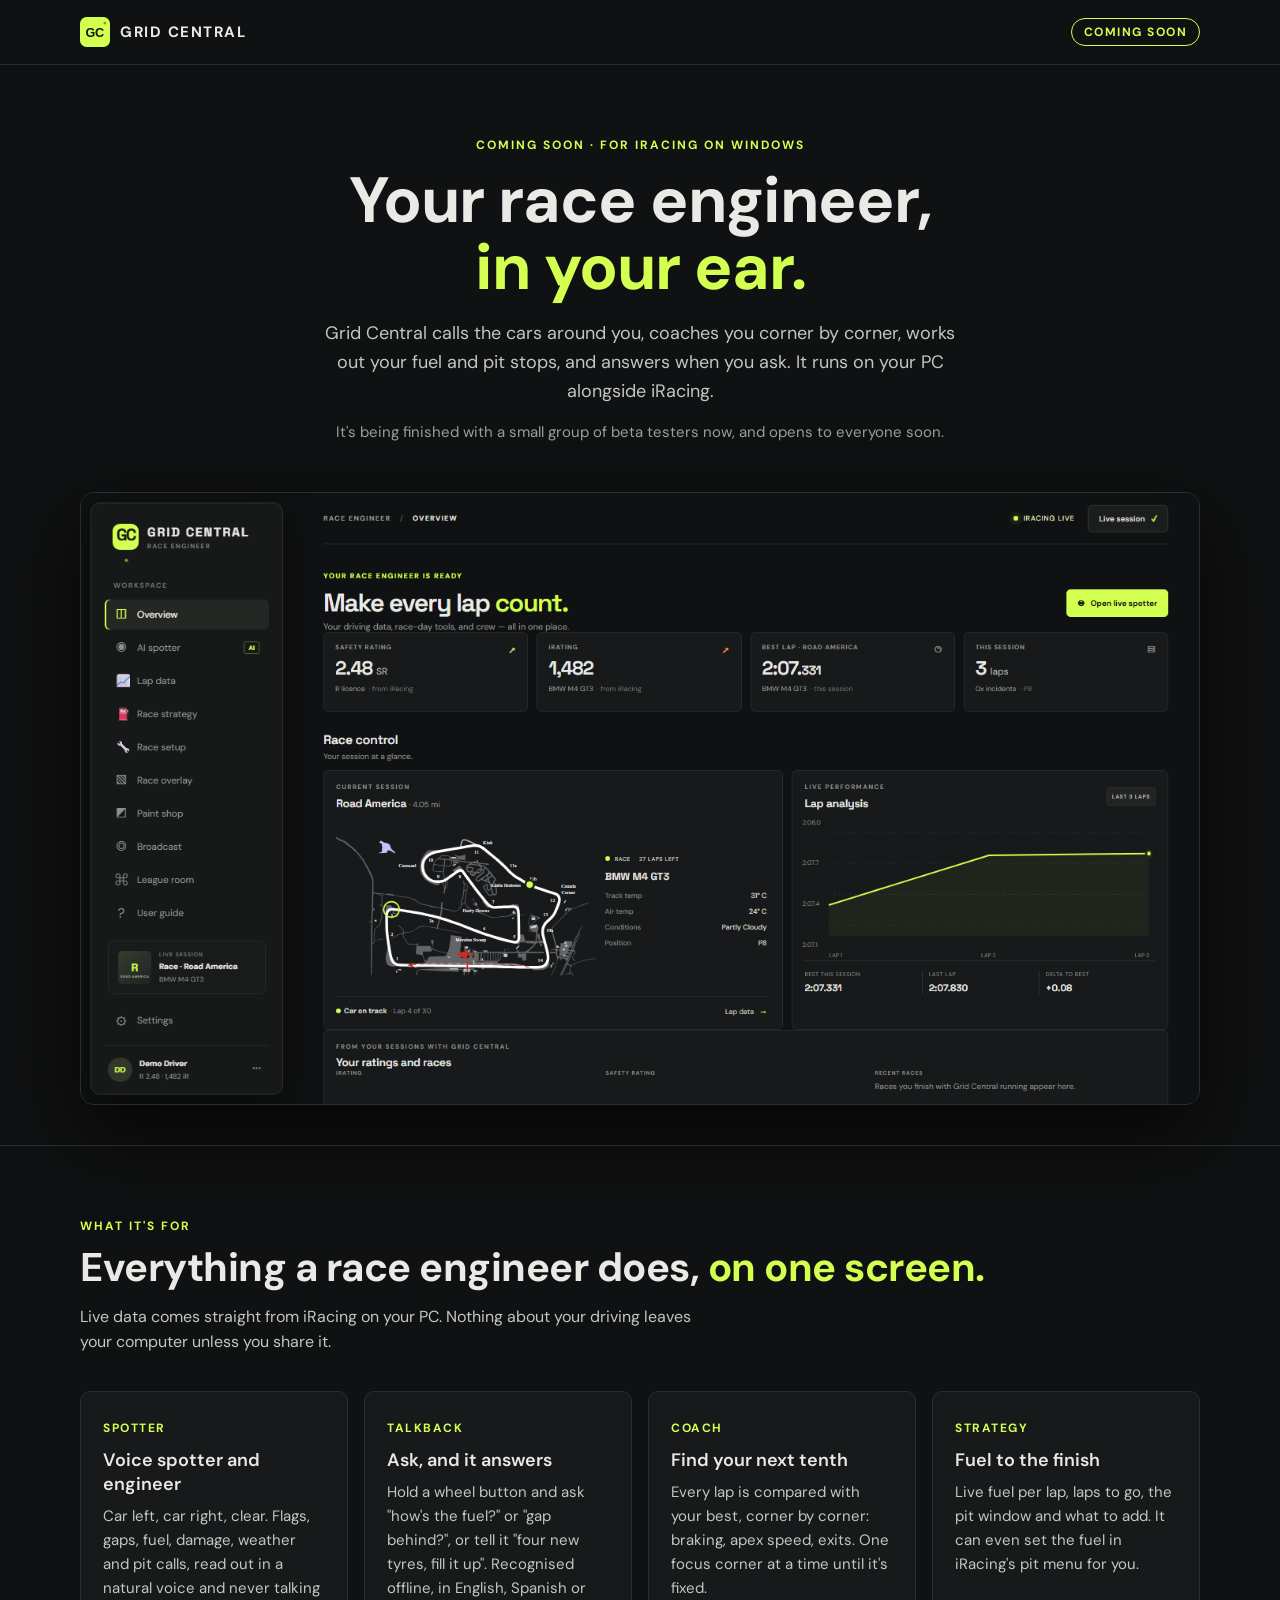
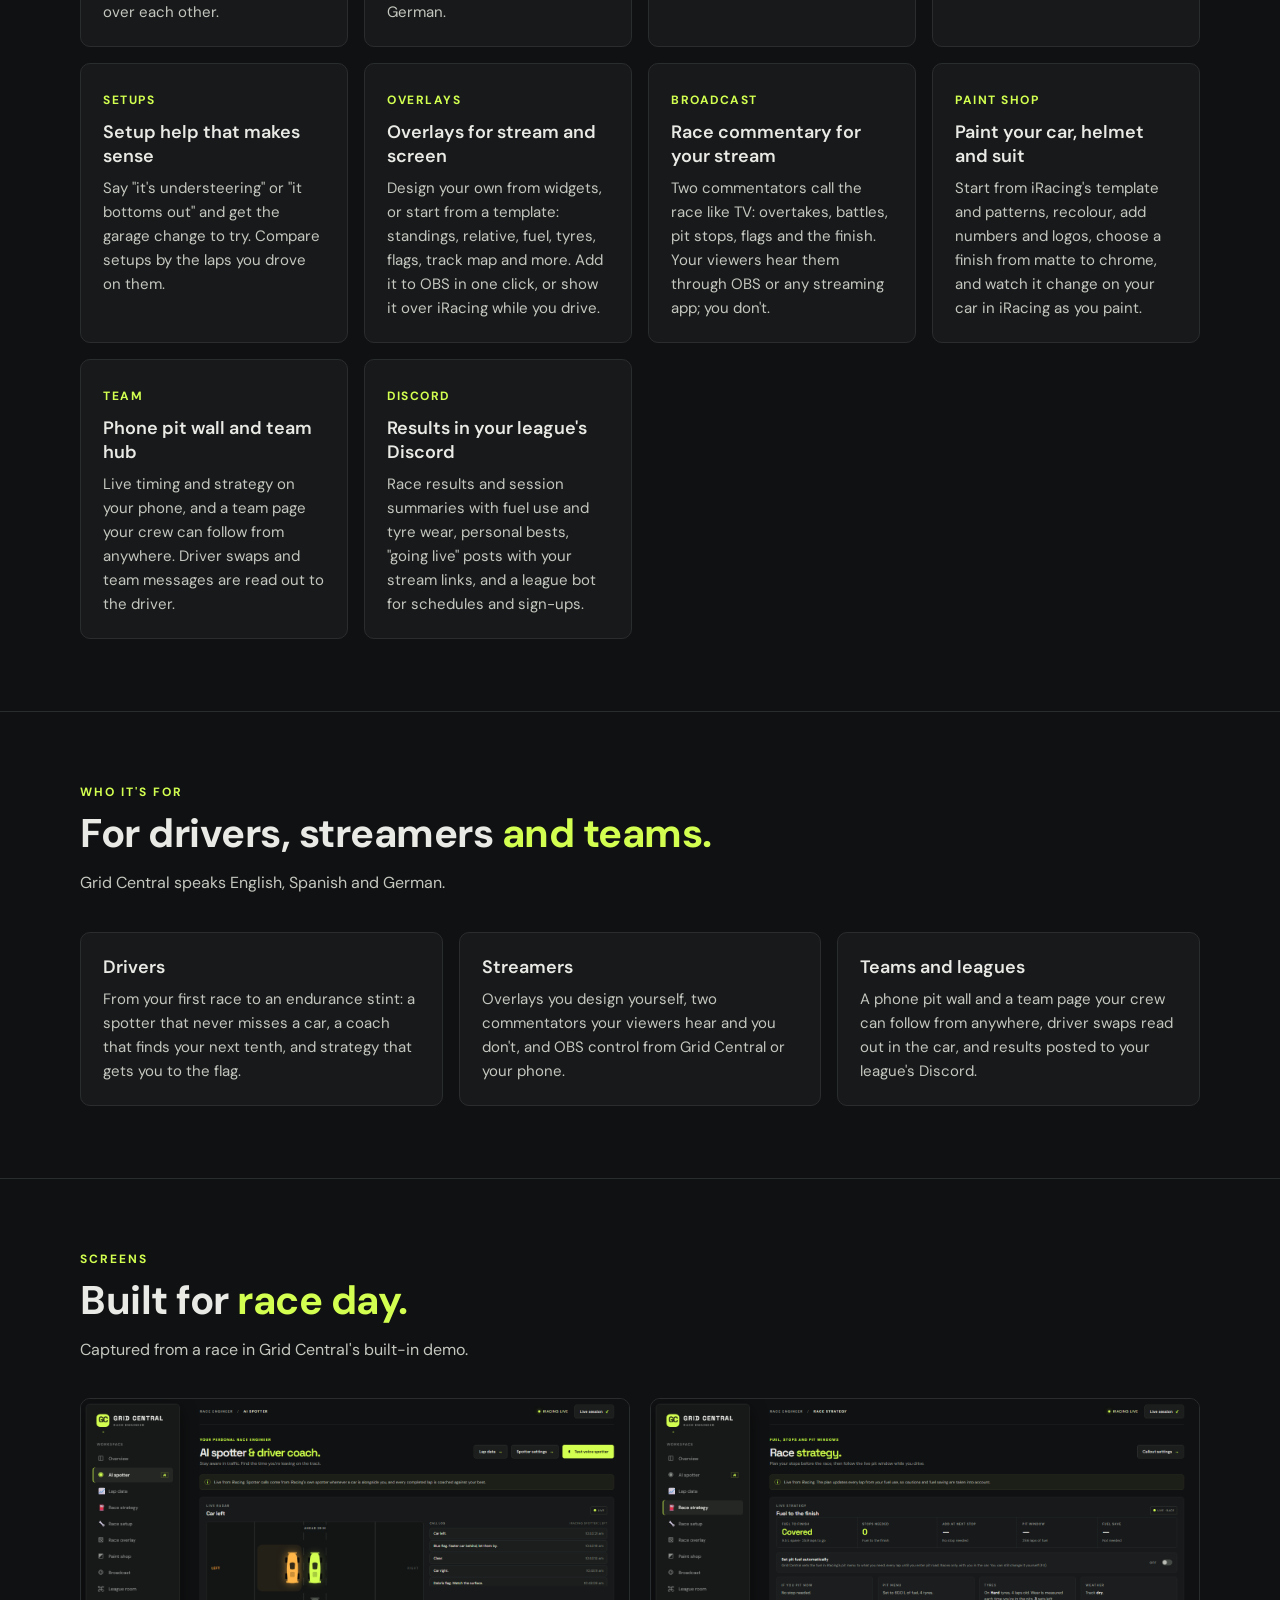
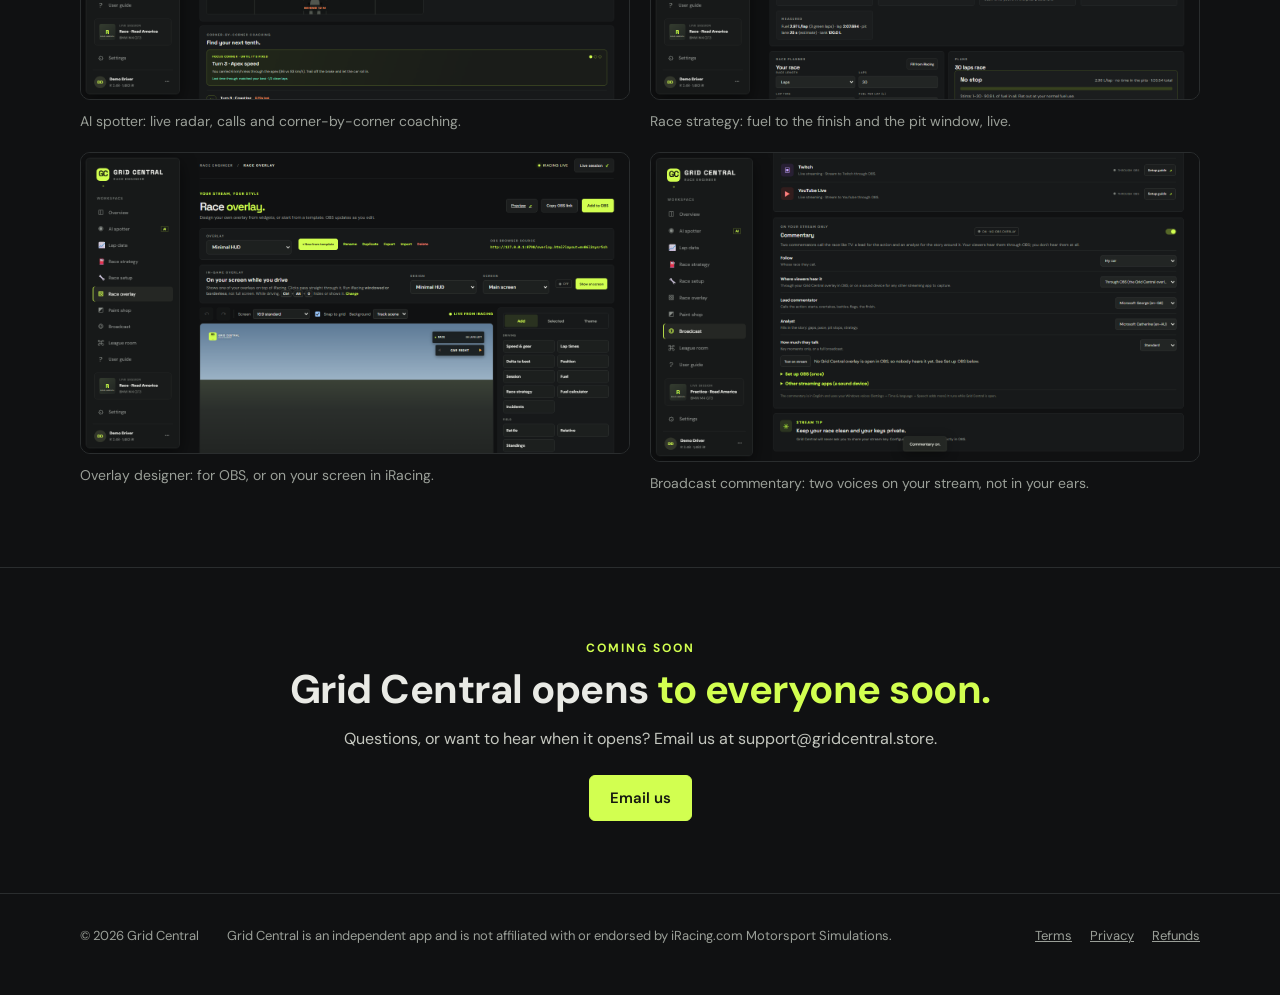
==== index.html @ 6beb2246 "Add files via upload" ====
<!doctype html>
<html lang="en">
<head>
<meta charset="utf-8">
<meta name="viewport" content="width=device-width, initial-scale=1">
<meta http-equiv="Content-Security-Policy" content="default-src 'self'; script-src 'self'; style-src 'self' 'unsafe-inline'; img-src 'self'; font-src 'self'; base-uri 'none'; form-action 'none'; object-src 'none'">
<title>Grid Central · Your race engineer for iRacing</title>
<meta name="description" content="Grid Central is a race engineer for iRacing on Windows: a voice spotter, driver coach, live fuel strategy, setup help, overlays, stream commentary and a paint shop. Coming soon.">
<meta property="og:title" content="Grid Central · Your race engineer for iRacing">
<meta property="og:description" content="Voice spotter, driver coach, live strategy, setups, overlays, stream commentary and more, for iRacing on Windows. Coming soon.">
<meta property="og:image" content="site/overview.png">
<link rel="icon" href="site/icon.svg" type="image/svg+xml">
<link rel="stylesheet" href="site/fonts/fonts.css">
<!-- The coming soon page (owner, 20 Oct 2026): what Grid Central is and who it's for, until the full site (index.html
     in dist\GitHub upload, with the shop) goes up at launch. Upload it to the website as index.html. -->
<style>
  :root {
    --bg: #101112; --surface: #17191a; --border: #2a2d2e;
    --text: #e9eae5; --muted: #9a9f98; --soft: #c4c7bf; --lime: #d2ff50; --lime-ink: #151810;
    --font: 'DM Sans', 'Segoe UI', Arial, sans-serif; --display: 'Space Grotesk', 'DM Sans', sans-serif;
  }
  * { box-sizing: border-box; }
  body { margin: 0; background: var(--bg); color: var(--text); font: 16px/1.6 var(--font); }
  a { color: inherit; }
  img { max-width: 100%; height: auto; display: block; }
  .wrap { width: min(1120px, 100% - 32px); margin: 0 auto; }

  header { border-bottom: 1px solid var(--border); }
  header .wrap { display: flex; align-items: center; justify-content: space-between; gap: 16px; height: 64px; }
  .brand { display: flex; align-items: center; gap: 10px; font: 700 15px var(--display); letter-spacing: 1.5px; }
  .brand img { width: 30px; height: 30px; }
  .soon { padding: 5px 12px; border: 1px solid var(--lime); border-radius: 999px; color: var(--lime); font: 700 12px var(--font); letter-spacing: 1.5px; text-transform: uppercase; }

  .button { display: inline-flex; align-items: center; gap: 8px; padding: 12px 20px; border-radius: 6px; font: 600 15px var(--font); text-decoration: none; border: 1px solid var(--lime); background: var(--lime); color: var(--lime-ink); }
  .button:hover { filter: brightness(1.05); }
  .button:focus-visible, a:focus-visible { outline: 2px solid var(--lime); outline-offset: 2px; }

  .hero { padding: 72px 0 40px; text-align: center; }
  .eyebrow { color: var(--lime); font: 700 12px var(--font); letter-spacing: 2px; text-transform: uppercase; }
  h1 { font: 700 clamp(38px, 6vw, 64px)/1.05 var(--display); margin: 14px 0 18px; letter-spacing: -1px; }
  h1 span, h2 span { color: var(--lime); }
  .lead { max-width: 640px; margin: 0 auto 14px; color: var(--soft); font-size: 18px; }
  .note { max-width: 640px; margin: 0 auto 28px; color: var(--muted); font-size: 15px; }
  .hero-shot { margin: 48px auto 0; border: 1px solid var(--border); border-radius: 14px; overflow: hidden; box-shadow: 0 30px 80px #000a; }

  section { padding: 72px 0; border-top: 1px solid var(--border); }
  h2 { font: 700 clamp(28px, 4vw, 40px)/1.15 var(--display); margin: 10px 0 14px; letter-spacing: -.5px; }
  .section-lead { color: var(--soft); max-width: 640px; margin: 0 0 36px; }

  .features { display: grid; grid-template-columns: repeat(auto-fill, minmax(250px, 1fr)); gap: 16px; }
  .feature, .card { background: var(--surface); border: 1px solid var(--border); border-radius: 10px; padding: 22px; }
  .feature h3, .card h3 { font: 600 18px var(--display); margin: 0 0 8px; }
  .feature p, .card p { margin: 0; color: var(--soft); font-size: 15px; }
  .tag { display: inline-block; margin-bottom: 12px; color: var(--lime); font: 700 12px var(--font); letter-spacing: 1.5px; }

  .gallery { display: grid; grid-template-columns: repeat(2, 1fr); gap: 20px; }
  .gallery figure { margin: 0; }
  .gallery img { border: 1px solid var(--border); border-radius: 10px; }
  .gallery figcaption { color: var(--muted); font-size: 14px; margin-top: 10px; }

  .who { display: grid; grid-template-columns: repeat(3, 1fr); gap: 16px; }
  .closing { text-align: center; }
  .closing p { max-width: 600px; margin: 0 auto 24px; color: var(--soft); }

  footer { border-top: 1px solid var(--border); padding: 32px 0 48px; color: var(--muted); font-size: 13px; }
  footer .wrap { display: flex; flex-wrap: wrap; gap: 12px 28px; align-items: center; }
  footer .links { display: flex; gap: 18px; margin-left: auto; }

  @media (max-width: 760px) {
    .gallery, .who { grid-template-columns: 1fr; }
    .hero { padding-top: 48px; }
    section { padding: 52px 0; }
    footer .links { margin-left: 0; }
  }
</style>
</head>
<body>
<header>
  <div class="wrap">
    <div class="brand"><img src="site/icon.svg" alt="">GRID CENTRAL</div>
    <span class="soon">Coming soon</span>
  </div>
</header>

<main>
  <div class="hero wrap">
    <div class="eyebrow">Coming soon · For iRacing on Windows</div>
    <h1>Your race engineer,<br><span>in your ear.</span></h1>
    <p class="lead">Grid Central calls the cars around you, coaches you corner by corner, works out your fuel and pit stops, and answers when you ask. It runs on your PC alongside iRacing.</p>
    <p class="note">It's being finished with a small group of beta testers now, and opens to everyone soon.</p>
    <img class="hero-shot" src="site/overview.png" alt="Grid Central's overview during a race at Road America: safety rating, iRating, best lap, track map and lap analysis" width="1416" height="774">
  </div>

  <section id="features">
    <div class="wrap">
      <div class="eyebrow">What it's for</div>
      <h2>Everything a race engineer does, <span>on one screen.</span></h2>
      <p class="section-lead">Live data comes straight from iRacing on your PC. Nothing about your driving leaves your computer unless you share it.</p>
      <div class="features">
        <div class="feature"><span class="tag">SPOTTER</span><h3>Voice spotter and engineer</h3><p>Car left, car right, clear. Flags, gaps, fuel, damage, weather and pit calls, read out in a natural voice and never talking over each other.</p></div>
        <div class="feature"><span class="tag">TALKBACK</span><h3>Ask, and it answers</h3><p>Hold a wheel button and ask "how's the fuel?" or "gap behind?", or tell it "four new tyres, fill it up". Recognised offline, in English, Spanish or German.</p></div>
        <div class="feature"><span class="tag">COACH</span><h3>Find your next tenth</h3><p>Every lap is compared with your best, corner by corner: braking, apex speed, exits. One focus corner at a time until it's fixed.</p></div>
        <div class="feature"><span class="tag">STRATEGY</span><h3>Fuel to the finish</h3><p>Live fuel per lap, laps to go, the pit window and what to add. It can even set the fuel in iRacing's pit menu for you.</p></div>
        <div class="feature"><span class="tag">SETUPS</span><h3>Setup help that makes sense</h3><p>Say "it's understeering" or "it bottoms out" and get the garage change to try. Compare setups by the laps you drove on them.</p></div>
        <div class="feature"><span class="tag">OVERLAYS</span><h3>Overlays for stream and screen</h3><p>Design your own from widgets, or start from a template: standings, relative, fuel, tyres, flags, track map and more. Add it to OBS in one click, or show it over iRacing while you drive.</p></div>
        <div class="feature"><span class="tag">BROADCAST</span><h3>Race commentary for your stream</h3><p>Two commentators call the race like TV: overtakes, battles, pit stops, flags and the finish. Your viewers hear them through OBS or any streaming app; you don't.</p></div>
        <div class="feature"><span class="tag">PAINT SHOP</span><h3>Paint your car, helmet and suit</h3><p>Start from iRacing's template and patterns, recolour, add numbers and logos, choose a finish from matte to chrome, and watch it change on your car in iRacing as you paint.</p></div>
        <div class="feature"><span class="tag">TEAM</span><h3>Phone pit wall and team hub</h3><p>Live timing and strategy on your phone, and a team page your crew can follow from anywhere. Driver swaps and team messages are read out to the driver.</p></div>
        <div class="feature"><span class="tag">DISCORD</span><h3>Results in your league's Discord</h3><p>Race results and session summaries with fuel use and tyre wear, personal bests, "going live" posts with your stream links, and a league bot for schedules and sign-ups.</p></div>
      </div>
    </div>
  </section>

  <section id="who">
    <div class="wrap">
      <div class="eyebrow">Who it's for</div>
      <h2>For drivers, streamers <span>and teams.</span></h2>
      <p class="section-lead">Grid Central speaks English, Spanish and German.</p>
      <div class="who">
        <div class="card"><h3>Drivers</h3><p>From your first race to an endurance stint: a spotter that never misses a car, a coach that finds your next tenth, and strategy that gets you to the flag.</p></div>
        <div class="card"><h3>Streamers</h3><p>Overlays you design yourself, two commentators your viewers hear and you don't, and OBS control from Grid Central or your phone.</p></div>
        <div class="card"><h3>Teams and leagues</h3><p>A phone pit wall and a team page your crew can follow from anywhere, driver swaps read out in the car, and results posted to your league's Discord.</p></div>
      </div>
    </div>
  </section>

  <section id="screens">
    <div class="wrap">
      <div class="eyebrow">Screens</div>
      <h2>Built for <span>race day.</span></h2>
      <p class="section-lead">Captured from a race in Grid Central's built-in demo.</p>
      <div class="gallery">
        <figure><img src="site/spotter.png" alt="AI spotter page with the live radar, call log and corner coaching" loading="lazy" width="1416" height="774"><figcaption>AI spotter: live radar, calls and corner-by-corner coaching.</figcaption></figure>
        <figure><img src="site/strategy.png" alt="Race strategy page with fuel to the finish, stops needed and the pit window" loading="lazy" width="1416" height="774"><figcaption>Race strategy: fuel to the finish and the pit window, live.</figcaption></figure>
        <figure><img src="site/overlay.png" alt="Overlay designer with a race overlay and the widget list" loading="lazy" width="1416" height="774"><figcaption>Overlay designer: for OBS, or on your screen in iRacing.</figcaption></figure>
        <figure><img src="site/commentary.png" alt="Commentary settings on the Broadcast page: whose race to follow, the two voices and how much they talk" loading="lazy" width="1376" height="774"><figcaption>Broadcast commentary: two voices on your stream, not in your ears.</figcaption></figure>
      </div>
    </div>
  </section>

  <section class="closing">
    <div class="wrap">
      <div class="eyebrow">Coming soon</div>
      <h2>Grid Central opens <span>to everyone soon.</span></h2>
      <p>Questions, or want to hear when it opens? Email us at support@gridcentral.store.</p>
      <a class="button" href="mailto:support@gridcentral.store?subject=Grid%20Central%3A%20help">Email us</a>
    </div>
  </section>
</main>

<footer>
  <div class="wrap">
    <span>© 2026 Grid Central</span>
    <span>Grid Central is an independent app and is not affiliated with or endorsed by iRacing.com Motorsport Simulations.</span>
    <nav class="links" aria-label="Legal">
      <a href="terms.html">Terms</a>
      <a href="privacy.html">Privacy</a>
      <a href="refunds.html">Refunds</a>
    </nav>
  </div>
</footer>
</body>
</html>
---- site/fonts/fonts.css ----
/* Grid Central's fonts, bundled so nothing is fetched from Google: DM Sans and Space Grotesk (SIL Open Font License
   1.1, see OFL-DMSans.txt and OFL-SpaceGrotesk.txt), variable weights 400-700, in the latin and latin-ext subsets
   as Google Fonts serves them (DM Sans v17, Space Grotesk v22, fetched 18 Oct 2026). */
/* DM Sans, latin-ext */
@font-face {
  font-family: 'DM Sans';
  font-style: normal;
  font-weight: 400 700;
  font-display: swap;
  src: url(DMSans-latin-ext.woff2) format('woff2');
  unicode-range: U+0100-02BA, U+02BD-02C5, U+02C7-02CC, U+02CE-02D7, U+02DD-02FF, U+0304, U+0308, U+0329, U+1D00-1DBF, U+1E00-1E9F, U+1EF2-1EFF, U+2020, U+20A0-20AB, U+20AD-20C4, U+2113, U+2C60-2C7F, U+A720-A7FF;
}
/* DM Sans, latin */
@font-face {
  font-family: 'DM Sans';
  font-style: normal;
  font-weight: 400 700;
  font-display: swap;
  src: url(DMSans-latin.woff2) format('woff2');
  unicode-range: U+0000-00FF, U+0131, U+0152-0153, U+02BB-02BC, U+02C6, U+02DA, U+02DC, U+0304, U+0308, U+0329, U+2000-206F, U+20AC, U+2122, U+2191, U+2193, U+2212, U+2215, U+FEFF, U+FFFD;
}
/* Space Grotesk, latin-ext */
@font-face {
  font-family: 'Space Grotesk';
  font-style: normal;
  font-weight: 400 700;
  font-display: swap;
  src: url(SpaceGrotesk-latin-ext.woff2) format('woff2');
  unicode-range: U+0100-02BA, U+02BD-02C5, U+02C7-02CC, U+02CE-02D7, U+02DD-02FF, U+0304, U+0308, U+0329, U+1D00-1DBF, U+1E00-1E9F, U+1EF2-1EFF, U+2020, U+20A0-20AB, U+20AD-20C4, U+2113, U+2C60-2C7F, U+A720-A7FF;
}
/* Space Grotesk, latin */
@font-face {
  font-family: 'Space Grotesk';
  font-style: normal;
  font-weight: 400 700;
  font-display: swap;
  src: url(SpaceGrotesk-latin.woff2) format('woff2');
  unicode-range: U+0000-00FF, U+0131, U+0152-0153, U+02BB-02BC, U+02C6, U+02DA, U+02DC, U+0304, U+0308, U+0329, U+2000-206F, U+20AC, U+2122, U+2191, U+2193, U+2212, U+2215, U+FEFF, U+FFFD;
}
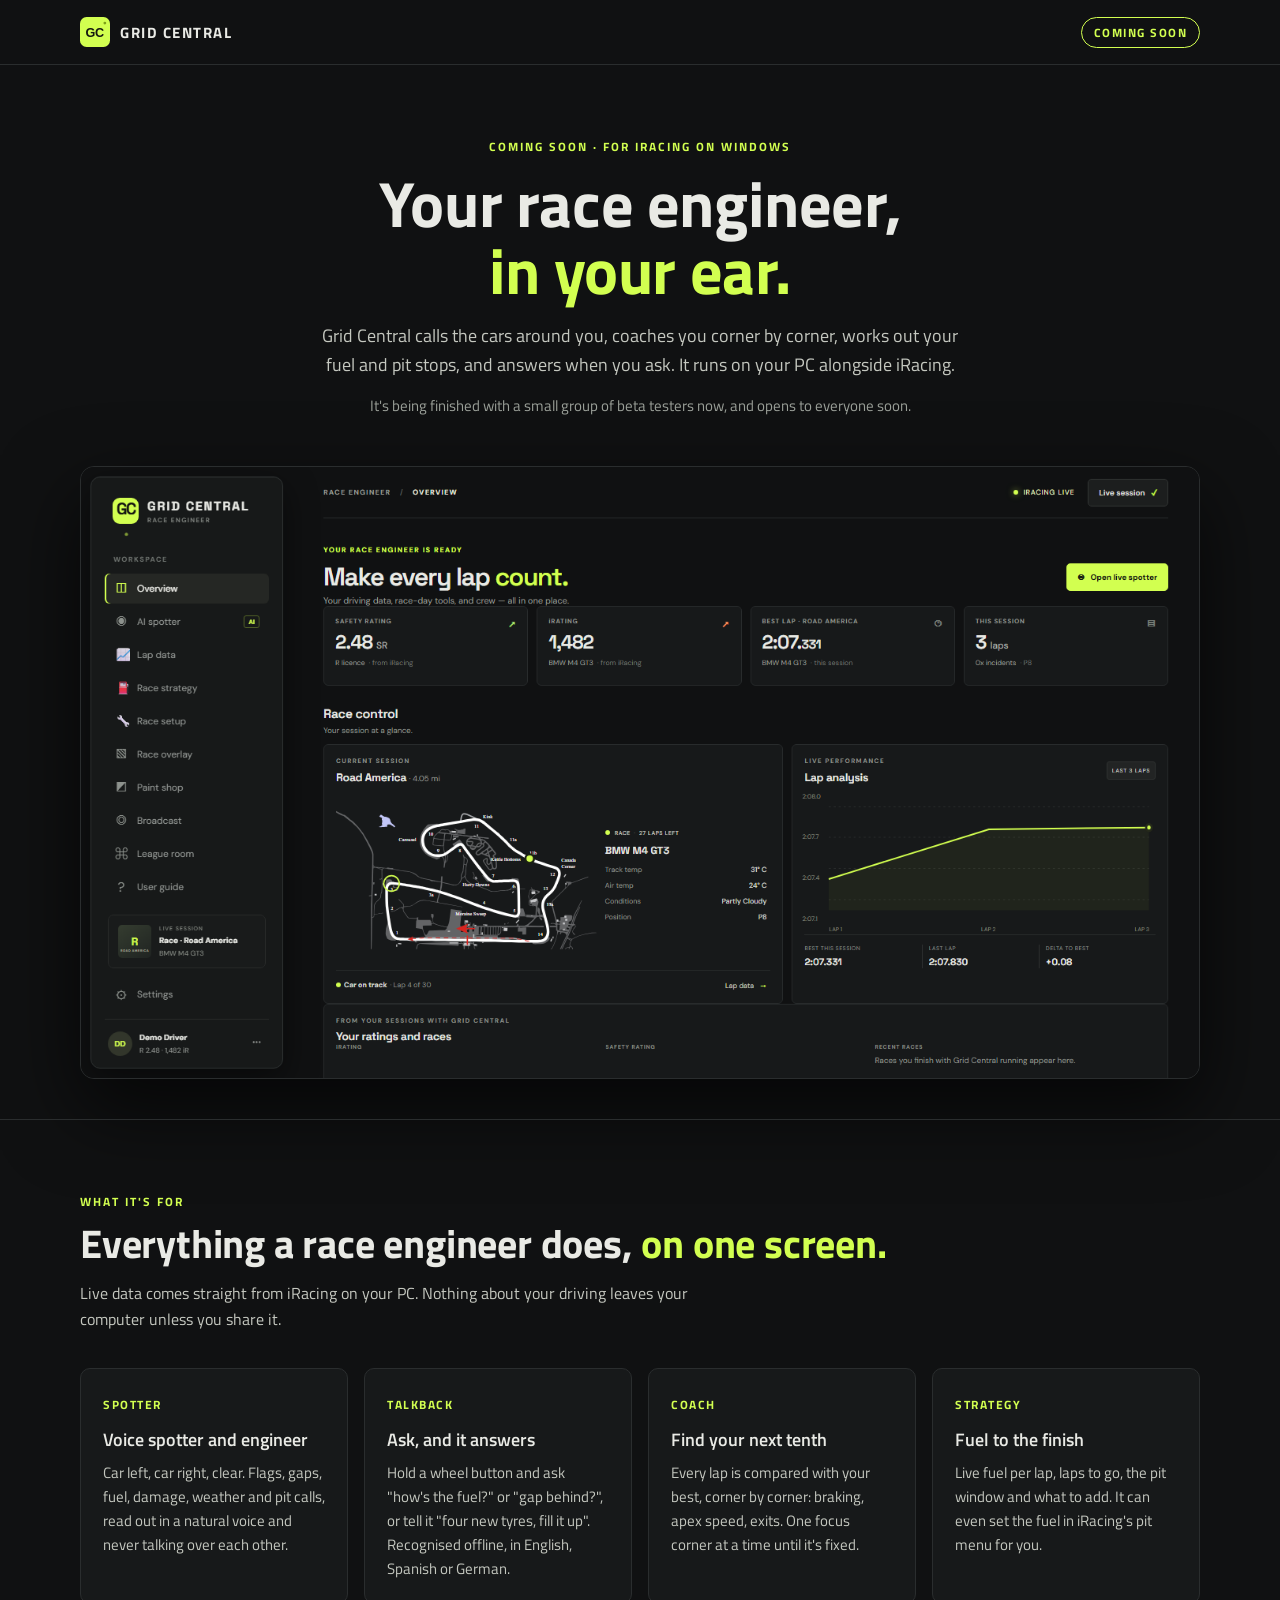
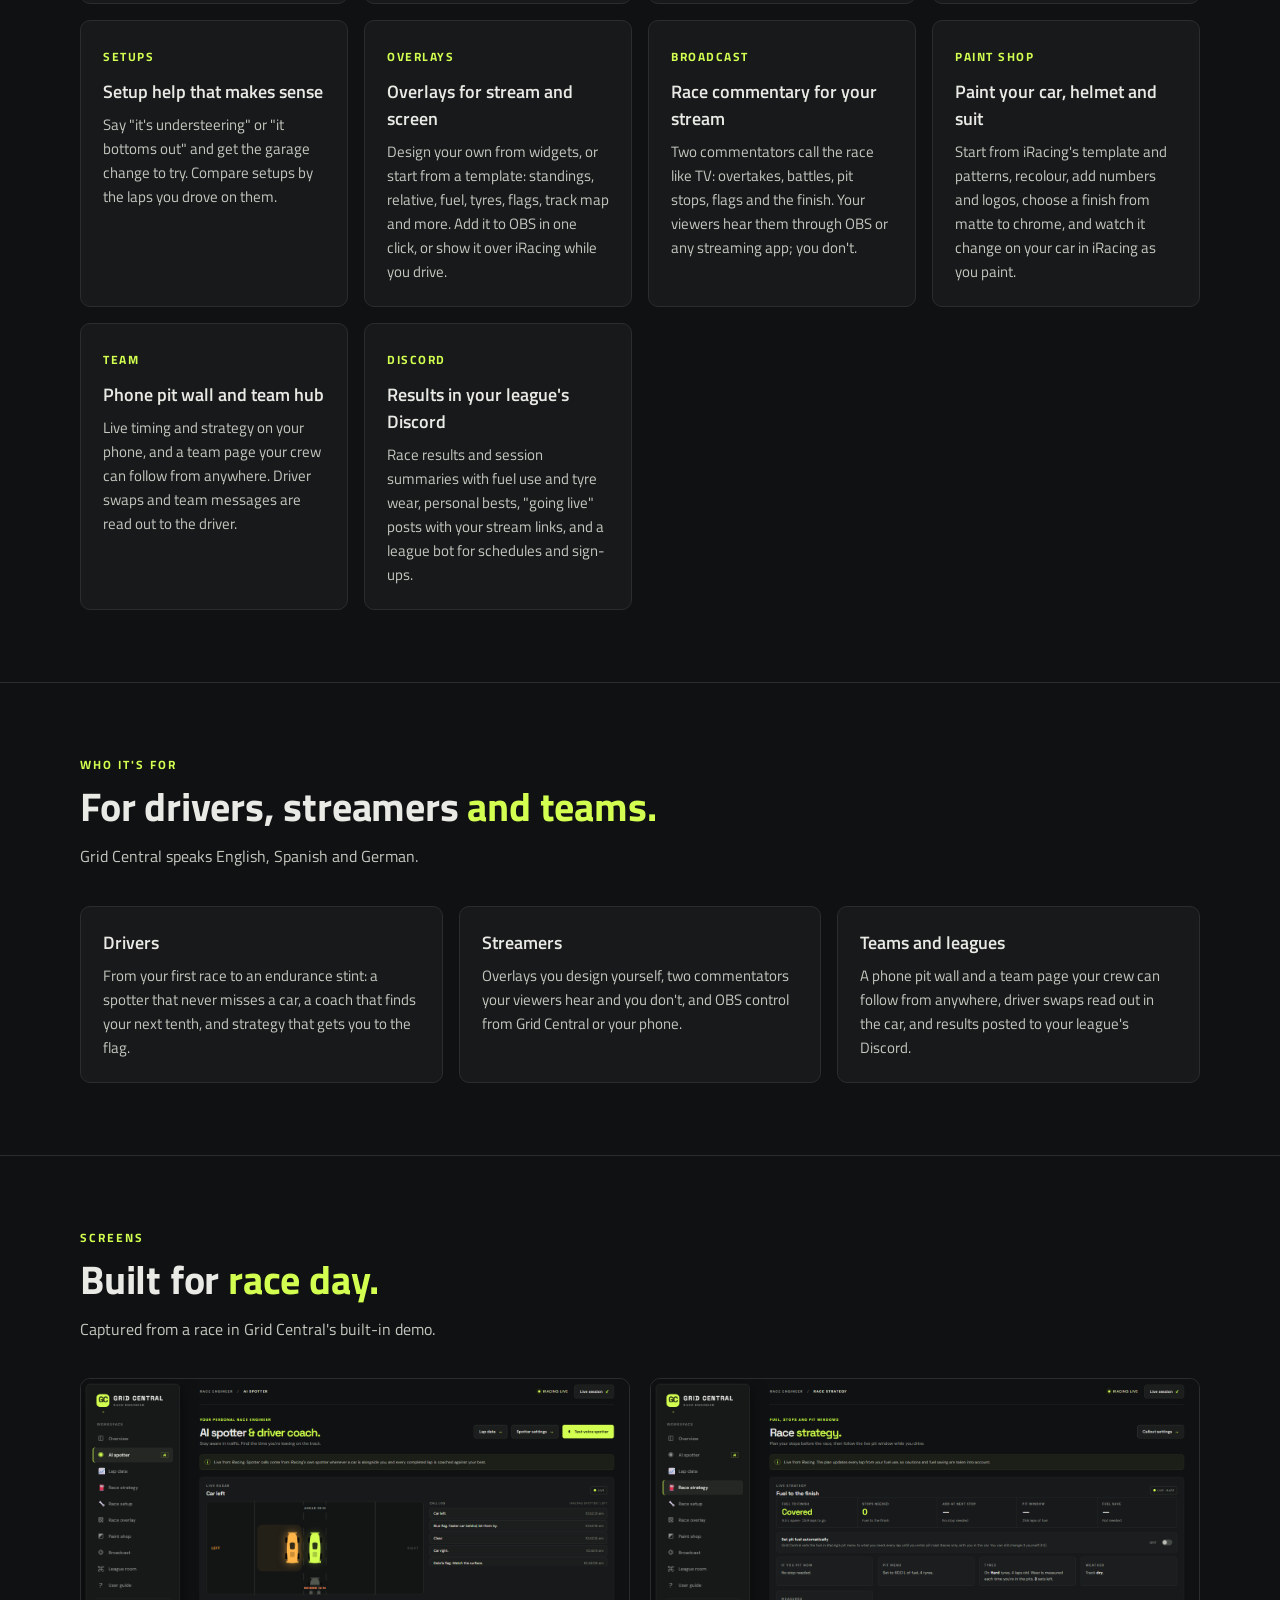
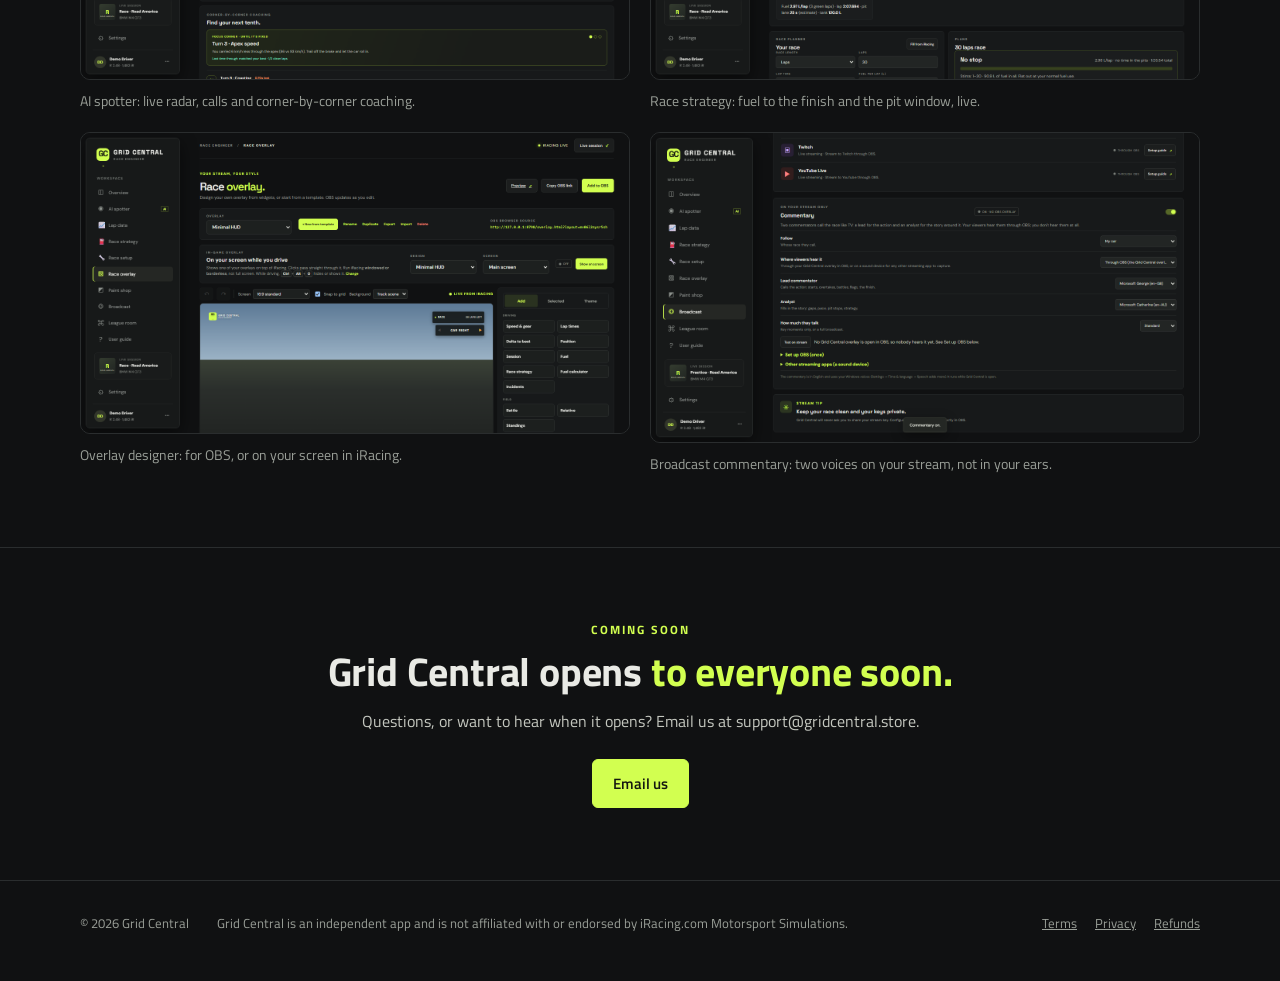
==== commit 7ec7e864: "Add files via upload" ====
--- a/index.html
+++ b/index.html
@@ -17,7 +17,7 @@
   :root {
     --bg: #101112; --surface: #17191a; --border: #2a2d2e;
     --text: #e9eae5; --muted: #9a9f98; --soft: #c4c7bf; --lime: #d2ff50; --lime-ink: #151810;
-    --font: 'DM Sans', 'Segoe UI', Arial, sans-serif; --display: 'Space Grotesk', 'DM Sans', sans-serif;
+    --font: 'Titillium Web', 'Segoe UI', Arial, sans-serif; --display: 'Titillium Web', 'Segoe UI', Arial, sans-serif; --brand: 'Space Grotesk', 'Titillium Web', sans-serif;
   }
   * { box-sizing: border-box; }
   body { margin: 0; background: var(--bg); color: var(--text); font: 16px/1.6 var(--font); }
@@ -27,7 +27,7 @@
 
   header { border-bottom: 1px solid var(--border); }
   header .wrap { display: flex; align-items: center; justify-content: space-between; gap: 16px; height: 64px; }
-  .brand { display: flex; align-items: center; gap: 10px; font: 700 15px var(--display); letter-spacing: 1.5px; }
+  .brand { display: flex; align-items: center; gap: 10px; font: 700 15px var(--brand); letter-spacing: 1.5px; }
   .brand img { width: 30px; height: 30px; }
   .soon { padding: 5px 12px; border: 1px solid var(--lime); border-radius: 999px; color: var(--lime); font: 700 12px var(--font); letter-spacing: 1.5px; text-transform: uppercase; }
 
@@ -37,14 +37,14 @@
 
   .hero { padding: 72px 0 40px; text-align: center; }
   .eyebrow { color: var(--lime); font: 700 12px var(--font); letter-spacing: 2px; text-transform: uppercase; }
-  h1 { font: 700 clamp(38px, 6vw, 64px)/1.05 var(--display); margin: 14px 0 18px; letter-spacing: -1px; }
+  h1 { font: 700 clamp(38px, 6vw, 64px)/1.05 var(--display); margin: 14px 0 18px; letter-spacing: -.4px; }
   h1 span, h2 span { color: var(--lime); }
   .lead { max-width: 640px; margin: 0 auto 14px; color: var(--soft); font-size: 18px; }
   .note { max-width: 640px; margin: 0 auto 28px; color: var(--muted); font-size: 15px; }
   .hero-shot { margin: 48px auto 0; border: 1px solid var(--border); border-radius: 14px; overflow: hidden; box-shadow: 0 30px 80px #000a; }
 
   section { padding: 72px 0; border-top: 1px solid var(--border); }
-  h2 { font: 700 clamp(28px, 4vw, 40px)/1.15 var(--display); margin: 10px 0 14px; letter-spacing: -.5px; }
+  h2 { font: 700 clamp(28px, 4vw, 40px)/1.15 var(--display); margin: 10px 0 14px; letter-spacing: -.2px; }
   .section-lead { color: var(--soft); max-width: 640px; margin: 0 0 36px; }
 
   .features { display: grid; grid-template-columns: repeat(auto-fill, minmax(250px, 1fr)); gap: 16px; }
--- a/site/fonts/fonts.css
+++ b/site/fonts/fonts.css
@@ -1,6 +1,8 @@
-/* Grid Central's fonts, bundled so nothing is fetched from Google: DM Sans and Space Grotesk (SIL Open Font License
-   1.1, see OFL-DMSans.txt and OFL-SpaceGrotesk.txt), variable weights 400-700, in the latin and latin-ext subsets
-   as Google Fonts serves them (DM Sans v17, Space Grotesk v22, fetched 18 Oct 2026). */
+/* Grid Central's fonts, bundled so nothing is fetched from Google, all under the SIL Open Font License 1.1 (see the
+   OFL-*.txt files): Titillium Web is the app's text (owner, 21 Oct 2026), Space Grotesk its logo, and DM Sans and
+   Space Grotesk the overlays' and the paint shop's. In the latin and latin-ext subsets as Google Fonts serves them:
+   DM Sans v17 and Space Grotesk v22 (variable, 400-700, fetched 18 Oct 2026), Titillium Web v19 (400, 600 and 700,
+   fetched 21 Oct 2026; it has no 500, so 500 shows as 400). */
 /* DM Sans, latin-ext */
 @font-face {
   font-family: 'DM Sans';
@@ -37,3 +39,57 @@
   src: url(SpaceGrotesk-latin.woff2) format('woff2');
   unicode-range: U+0000-00FF, U+0131, U+0152-0153, U+02BB-02BC, U+02C6, U+02DA, U+02DC, U+0304, U+0308, U+0329, U+2000-206F, U+20AC, U+2122, U+2191, U+2193, U+2212, U+2215, U+FEFF, U+FFFD;
 }
+/* Titillium Web 400, latin-ext */
+@font-face {
+  font-family: 'Titillium Web';
+  font-style: normal;
+  font-weight: 400;
+  font-display: swap;
+  src: url(TitilliumWeb-400-latin-ext.woff2) format('woff2');
+  unicode-range: U+0100-02BA, U+02BD-02C5, U+02C7-02CC, U+02CE-02D7, U+02DD-02FF, U+0304, U+0308, U+0329, U+1D00-1DBF, U+1E00-1E9F, U+1EF2-1EFF, U+2020, U+20A0-20AB, U+20AD-20C4, U+2113, U+2C60-2C7F, U+A720-A7FF;
+}
+/* Titillium Web 400, latin */
+@font-face {
+  font-family: 'Titillium Web';
+  font-style: normal;
+  font-weight: 400;
+  font-display: swap;
+  src: url(TitilliumWeb-400-latin.woff2) format('woff2');
+  unicode-range: U+0000-00FF, U+0131, U+0152-0153, U+02BB-02BC, U+02C6, U+02DA, U+02DC, U+0304, U+0308, U+0329, U+2000-206F, U+20AC, U+2122, U+2191, U+2193, U+2212, U+2215, U+FEFF, U+FFFD;
+}
+/* Titillium Web 600, latin-ext */
+@font-face {
+  font-family: 'Titillium Web';
+  font-style: normal;
+  font-weight: 600;
+  font-display: swap;
+  src: url(TitilliumWeb-600-latin-ext.woff2) format('woff2');
+  unicode-range: U+0100-02BA, U+02BD-02C5, U+02C7-02CC, U+02CE-02D7, U+02DD-02FF, U+0304, U+0308, U+0329, U+1D00-1DBF, U+1E00-1E9F, U+1EF2-1EFF, U+2020, U+20A0-20AB, U+20AD-20C4, U+2113, U+2C60-2C7F, U+A720-A7FF;
+}
+/* Titillium Web 600, latin */
+@font-face {
+  font-family: 'Titillium Web';
+  font-style: normal;
+  font-weight: 600;
+  font-display: swap;
+  src: url(TitilliumWeb-600-latin.woff2) format('woff2');
+  unicode-range: U+0000-00FF, U+0131, U+0152-0153, U+02BB-02BC, U+02C6, U+02DA, U+02DC, U+0304, U+0308, U+0329, U+2000-206F, U+20AC, U+2122, U+2191, U+2193, U+2212, U+2215, U+FEFF, U+FFFD;
+}
+/* Titillium Web 700, latin-ext */
+@font-face {
+  font-family: 'Titillium Web';
+  font-style: normal;
+  font-weight: 700;
+  font-display: swap;
+  src: url(TitilliumWeb-700-latin-ext.woff2) format('woff2');
+  unicode-range: U+0100-02BA, U+02BD-02C5, U+02C7-02CC, U+02CE-02D7, U+02DD-02FF, U+0304, U+0308, U+0329, U+1D00-1DBF, U+1E00-1E9F, U+1EF2-1EFF, U+2020, U+20A0-20AB, U+20AD-20C4, U+2113, U+2C60-2C7F, U+A720-A7FF;
+}
+/* Titillium Web 700, latin */
+@font-face {
+  font-family: 'Titillium Web';
+  font-style: normal;
+  font-weight: 700;
+  font-display: swap;
+  src: url(TitilliumWeb-700-latin.woff2) format('woff2');
+  unicode-range: U+0000-00FF, U+0131, U+0152-0153, U+02BB-02BC, U+02C6, U+02DA, U+02DC, U+0304, U+0308, U+0329, U+2000-206F, U+20AC, U+2122, U+2191, U+2193, U+2212, U+2215, U+FEFF, U+FFFD;
+}
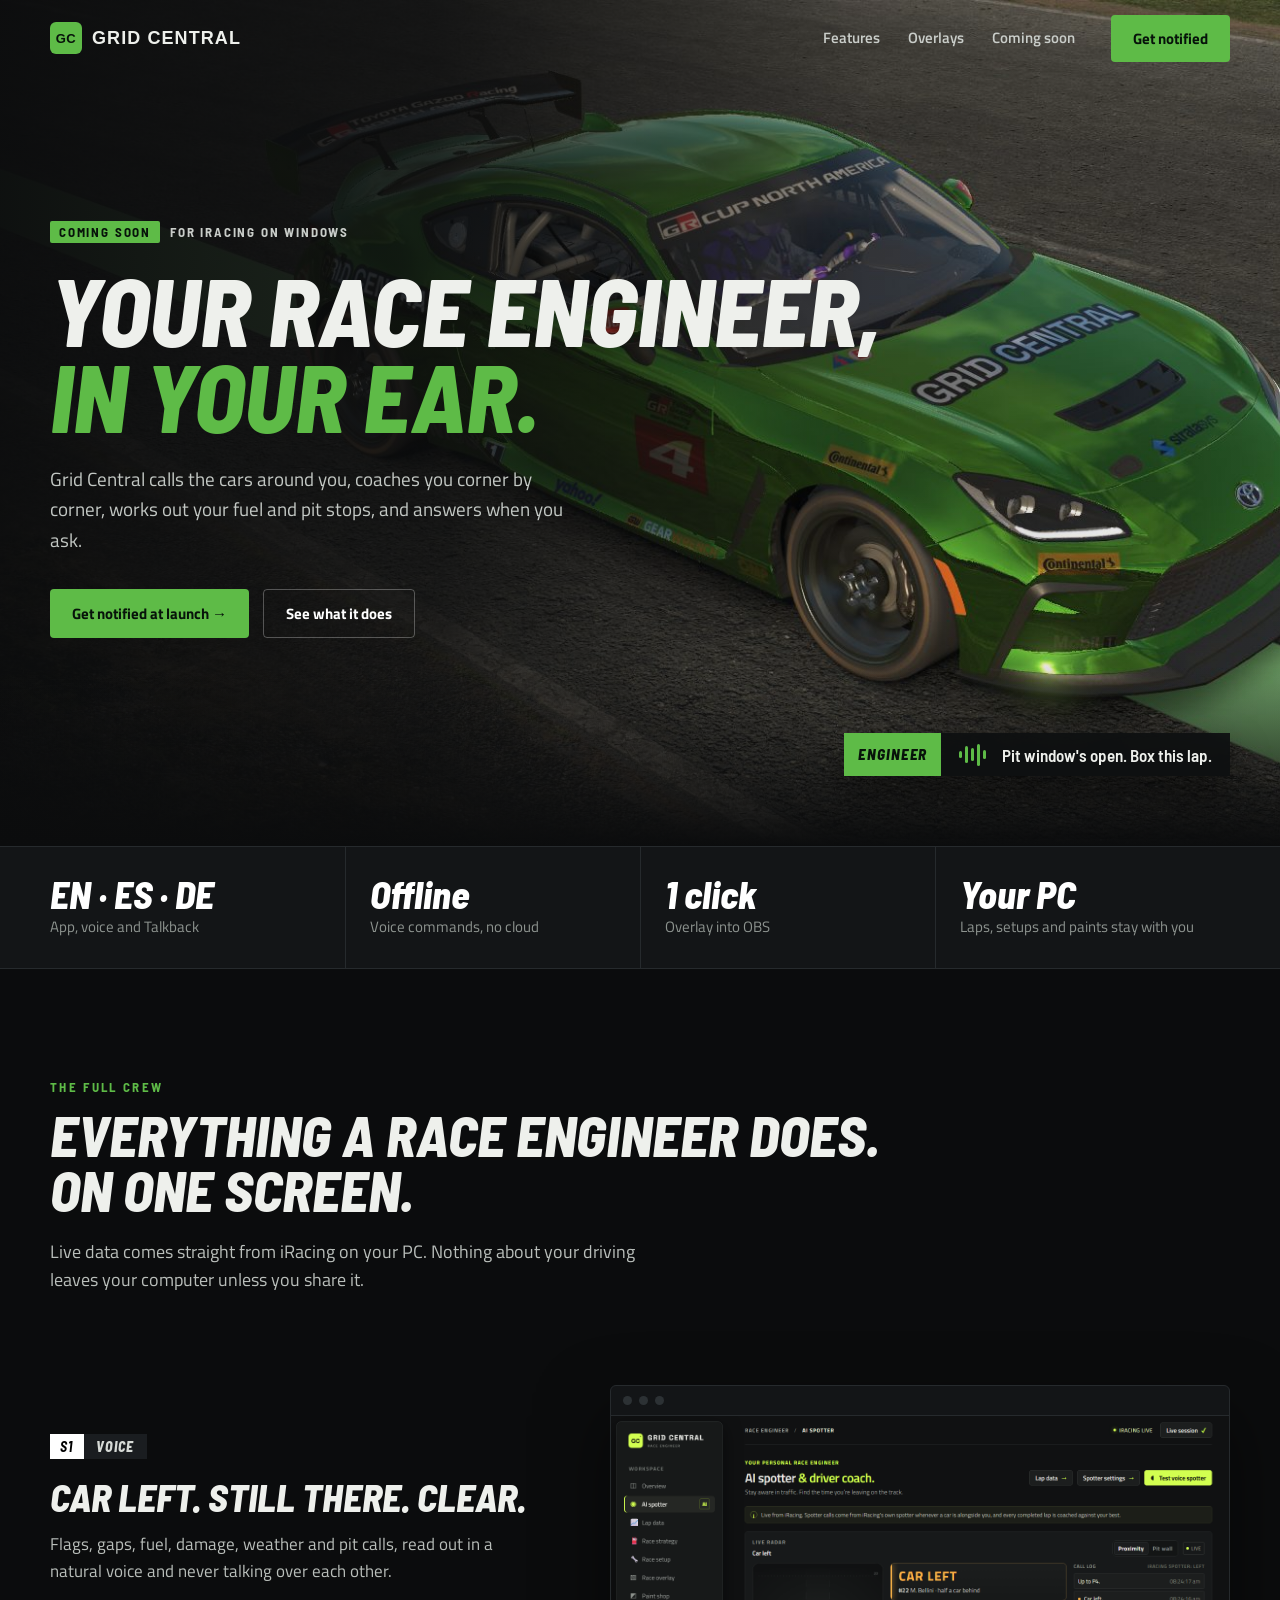
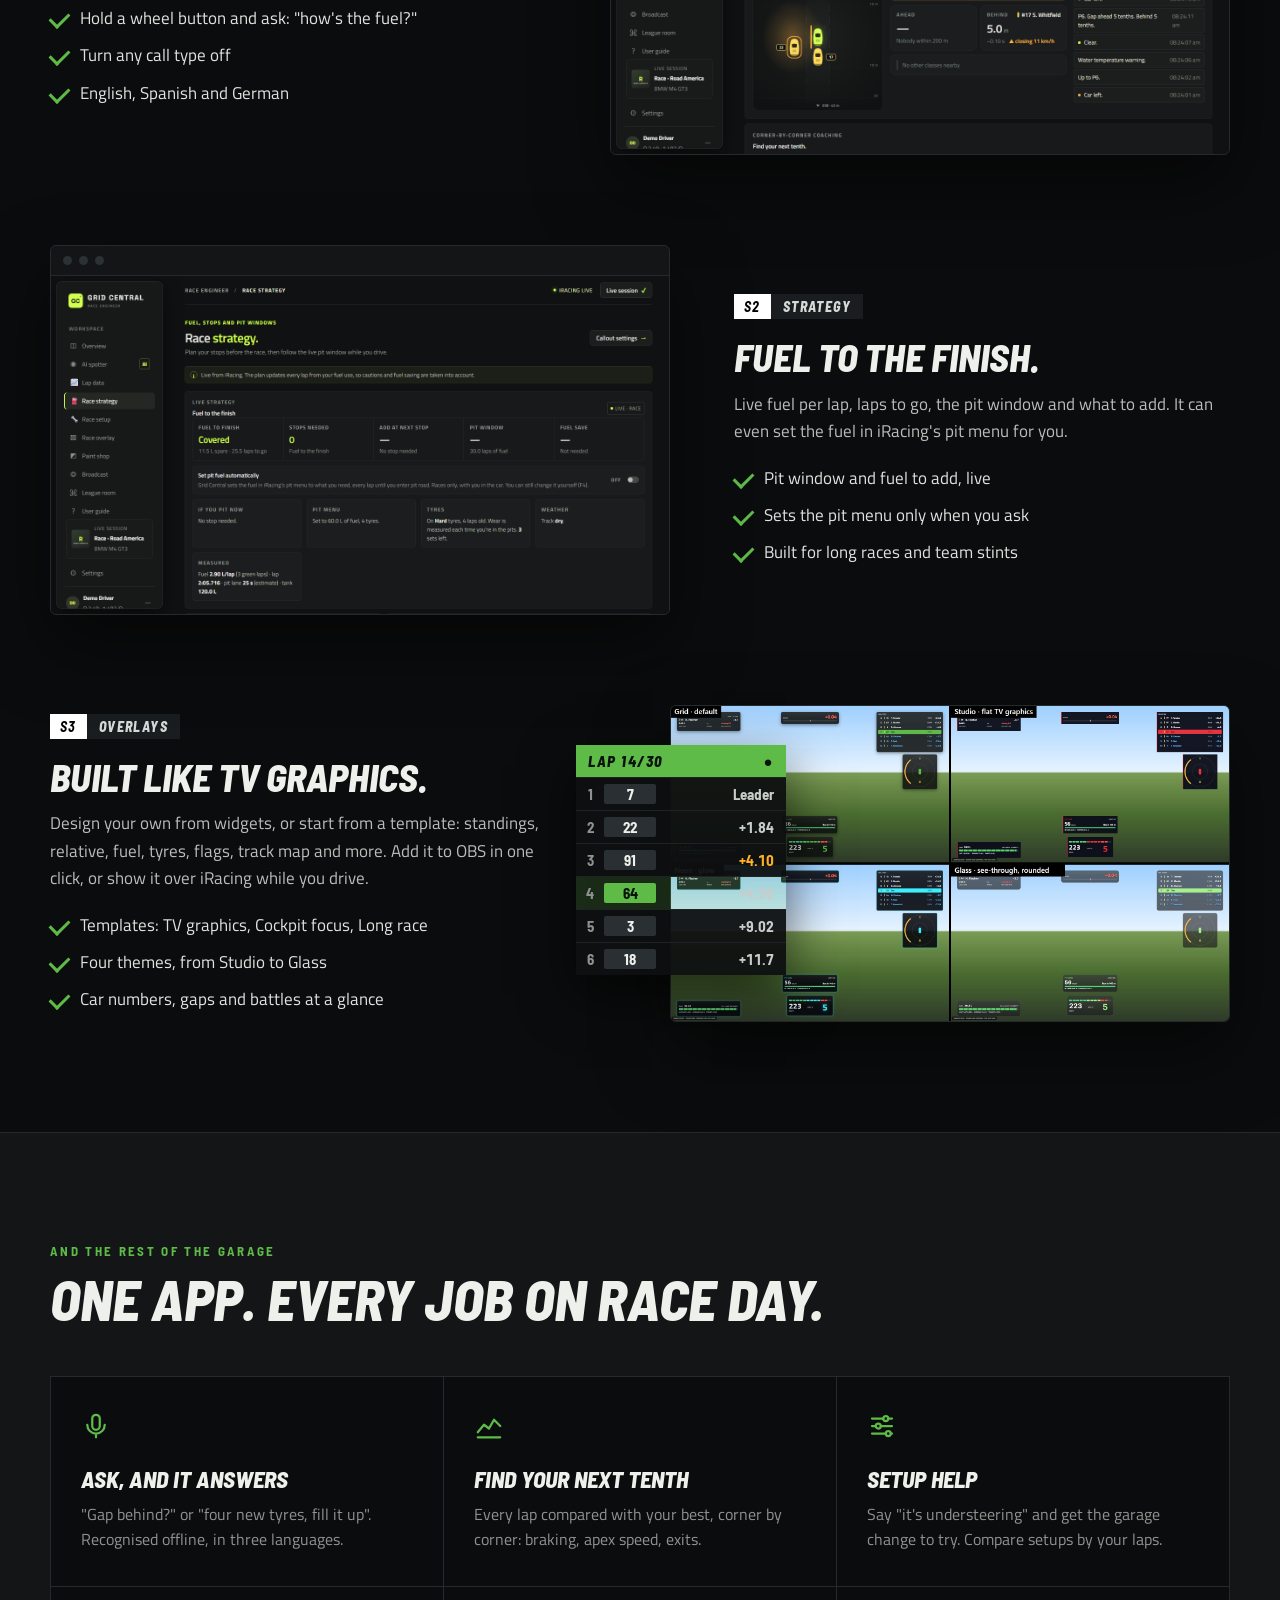
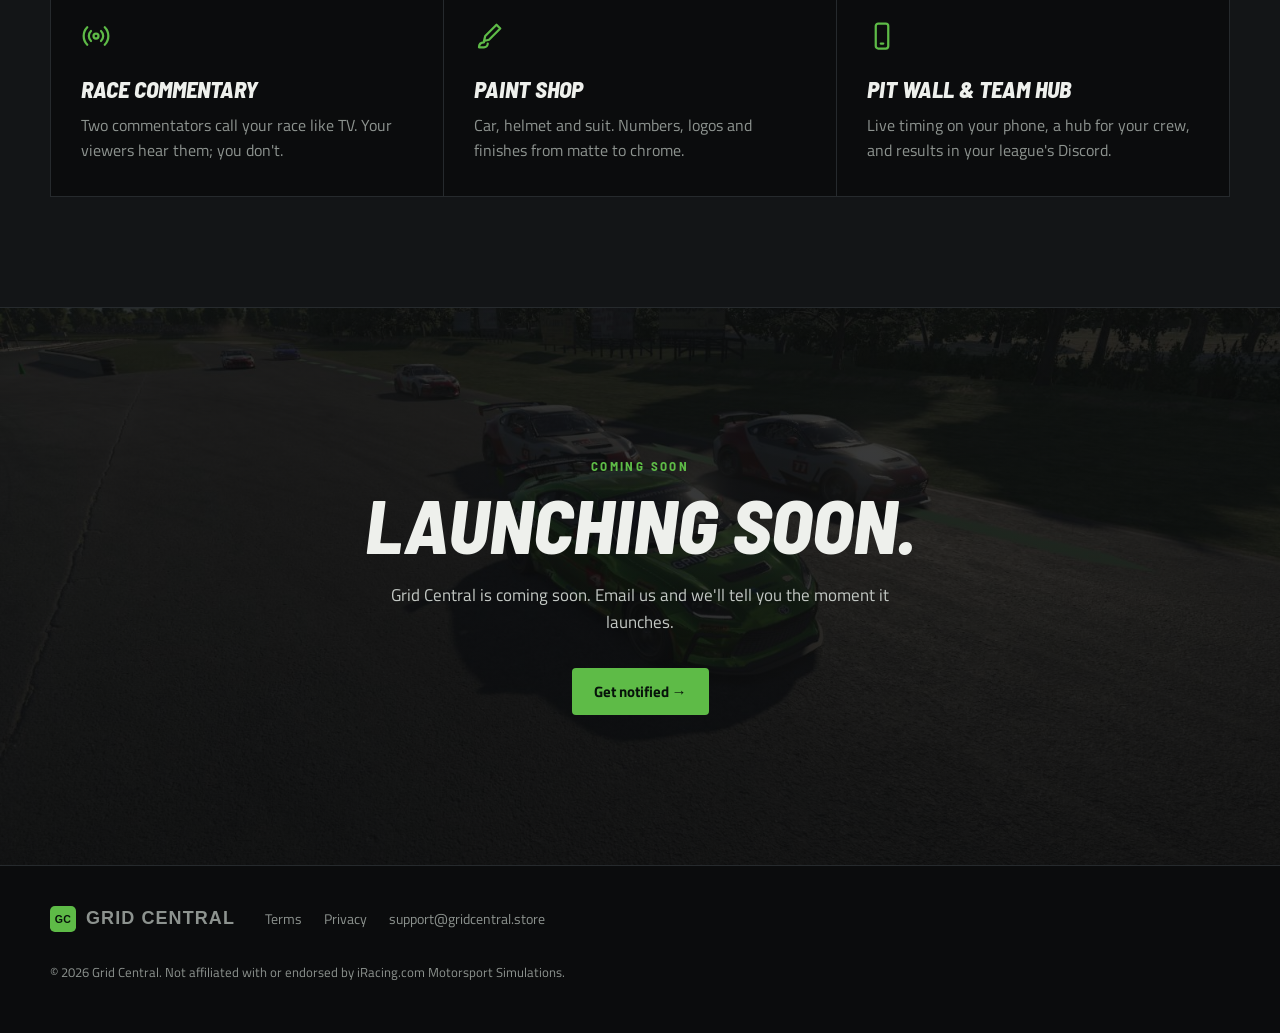
==== commit f52ed2fe: "Coming soon page: the owner's new design (6 Nov 2026) The owner's page, with its fonts bundled in si" ====
--- a/index.html
+++ b/index.html
@@ -1,163 +1,265 @@
-<!doctype html>
+<!DOCTYPE html>
 <html lang="en">
 <head>
-<meta charset="utf-8">
-<meta name="viewport" content="width=device-width, initial-scale=1">
+<meta charset="UTF-8">
+<meta name="viewport" content="width=device-width, initial-scale=1.0">
 <meta http-equiv="Content-Security-Policy" content="default-src 'self'; script-src 'self'; style-src 'self' 'unsafe-inline'; img-src 'self'; font-src 'self'; base-uri 'none'; form-action 'none'; object-src 'none'">
-<title>Grid Central · Your race engineer for iRacing</title>
-<meta name="description" content="Grid Central is a race engineer for iRacing on Windows: a voice spotter, driver coach, live fuel strategy, setup help, overlays, stream commentary and a paint shop. Coming soon.">
-<meta property="og:title" content="Grid Central · Your race engineer for iRacing">
-<meta property="og:description" content="Voice spotter, driver coach, live strategy, setups, overlays, stream commentary and more, for iRacing on Windows. Coming soon.">
-<meta property="og:image" content="site/overview.png">
+<title>Grid Central · Coming Soon</title>
+<meta name="description" content="Grid Central is your race engineer for iRacing on Windows: it calls the cars around you, coaches you corner by corner, works out your fuel and pit stops, and answers when you ask. Coming soon.">
+<meta property="og:title" content="Grid Central · Coming Soon">
+<meta property="og:description" content="Your race engineer, in your ear: a voice spotter, driver coach, live fuel strategy and TV-style overlays for iRacing on Windows. Coming soon.">
+<meta property="og:image" content="https://gridcentral.store/site/overview.png">
+<meta property="og:type" content="website">
+<meta property="og:url" content="https://gridcentral.store/">
+<meta name="twitter:card" content="summary_large_image">
 <link rel="icon" href="site/icon.svg" type="image/svg+xml">
 <link rel="stylesheet" href="site/fonts/fonts.css">
-<!-- The coming soon page (owner, 20 Oct 2026): what Grid Central is and who it's for, until the full site (index.html
-     in dist\GitHub upload, with the shop) goes up at launch. Upload it to the website as index.html. -->
+<!-- The coming soon page (owner's new design, 6 Nov 2026; it replaces the one from 20 Oct): what Grid Central is, until
+     the full site (index.html in dist\GitHub upload, with the shop) goes up at launch. Upload it to the website as
+     index.html, with site/fonts, site/hero.jpg, site/band.jpg and site/overlay-themes.jpg. Fonts are bundled
+     (site/fonts/fonts.css), so nothing is fetched from Google. The two race photos are the owner's own screenshots (6 Nov,
+     their Grid Central GR86); the stand-ins in the design samples were iRacing's, from iracing.com, and can't be used. -->
 <style>
   :root {
-    --bg: #101112; --surface: #17191a; --border: #2a2d2e;
-    --text: #e9eae5; --muted: #9a9f98; --soft: #c4c7bf; --lime: #d2ff50; --lime-ink: #151810;
-    --font: 'Titillium Web', 'Segoe UI', Arial, sans-serif; --display: 'Titillium Web', 'Segoe UI', Arial, sans-serif; --brand: 'Space Grotesk', 'Titillium Web', sans-serif;
+    --bg: #0b0c0d; --s1: #131517; --s2: #1a1d20; --line: #262a2d;
+    --text: #eef0ec; --muted: #8d938f; --g: #5ebb47; --g2: #86e06a; --red: #e5322d;
+    --cond: 'Barlow Semi Condensed', 'Arial Narrow', sans-serif;
+    --body: 'Titillium Web', 'Segoe UI', sans-serif;
+    --brand: 'Space Grotesk', 'Segoe UI', sans-serif;
   }
-  * { box-sizing: border-box; }
-  body { margin: 0; background: var(--bg); color: var(--text); font: 16px/1.6 var(--font); }
-  a { color: inherit; }
-  img { max-width: 100%; height: auto; display: block; }
-  .wrap { width: min(1120px, 100% - 32px); margin: 0 auto; }
-
-  header { border-bottom: 1px solid var(--border); }
-  header .wrap { display: flex; align-items: center; justify-content: space-between; gap: 16px; height: 64px; }
-  .brand { display: flex; align-items: center; gap: 10px; font: 700 15px var(--brand); letter-spacing: 1.5px; }
-  .brand img { width: 30px; height: 30px; }
-  .soon { padding: 5px 12px; border: 1px solid var(--lime); border-radius: 999px; color: var(--lime); font: 700 12px var(--font); letter-spacing: 1.5px; text-transform: uppercase; }
-
-  .button { display: inline-flex; align-items: center; gap: 8px; padding: 12px 20px; border-radius: 6px; font: 600 15px var(--font); text-decoration: none; border: 1px solid var(--lime); background: var(--lime); color: var(--lime-ink); }
-  .button:hover { filter: brightness(1.05); }
-  .button:focus-visible, a:focus-visible { outline: 2px solid var(--lime); outline-offset: 2px; }
-
-  .hero { padding: 72px 0 40px; text-align: center; }
-  .eyebrow { color: var(--lime); font: 700 12px var(--font); letter-spacing: 2px; text-transform: uppercase; }
-  h1 { font: 700 clamp(38px, 6vw, 64px)/1.05 var(--display); margin: 14px 0 18px; letter-spacing: -.4px; }
-  h1 span, h2 span { color: var(--lime); }
-  .lead { max-width: 640px; margin: 0 auto 14px; color: var(--soft); font-size: 18px; }
-  .note { max-width: 640px; margin: 0 auto 28px; color: var(--muted); font-size: 15px; }
-  .hero-shot { margin: 48px auto 0; border: 1px solid var(--border); border-radius: 14px; overflow: hidden; box-shadow: 0 30px 80px #000a; }
-
-  section { padding: 72px 0; border-top: 1px solid var(--border); }
-  h2 { font: 700 clamp(28px, 4vw, 40px)/1.15 var(--display); margin: 10px 0 14px; letter-spacing: -.2px; }
-  .section-lead { color: var(--soft); max-width: 640px; margin: 0 0 36px; }
-
-  .features { display: grid; grid-template-columns: repeat(auto-fill, minmax(250px, 1fr)); gap: 16px; }
-  .feature, .card { background: var(--surface); border: 1px solid var(--border); border-radius: 10px; padding: 22px; }
-  .feature h3, .card h3 { font: 600 18px var(--display); margin: 0 0 8px; }
-  .feature p, .card p { margin: 0; color: var(--soft); font-size: 15px; }
-  .tag { display: inline-block; margin-bottom: 12px; color: var(--lime); font: 700 12px var(--font); letter-spacing: 1.5px; }
-
-  .gallery { display: grid; grid-template-columns: repeat(2, 1fr); gap: 20px; }
-  .gallery figure { margin: 0; }
-  .gallery img { border: 1px solid var(--border); border-radius: 10px; }
-  .gallery figcaption { color: var(--muted); font-size: 14px; margin-top: 10px; }
-
-  .who { display: grid; grid-template-columns: repeat(3, 1fr); gap: 16px; }
-  .closing { text-align: center; }
-  .closing p { max-width: 600px; margin: 0 auto 24px; color: var(--soft); }
-
-  footer { border-top: 1px solid var(--border); padding: 32px 0 48px; color: var(--muted); font-size: 13px; }
-  footer .wrap { display: flex; flex-wrap: wrap; gap: 12px 28px; align-items: center; }
-  footer .links { display: flex; gap: 18px; margin-left: auto; }
-
-  @media (max-width: 760px) {
-    .gallery, .who { grid-template-columns: 1fr; }
-    .hero { padding-top: 48px; }
-    section { padding: 52px 0; }
-    footer .links { margin-left: 0; }
+  * { box-sizing: border-box; margin: 0; padding: 0; }
+  html { scroll-behavior: smooth; }
+  body { background: var(--bg); color: var(--text); font: 400 17px/1.6 var(--body); overflow-x: hidden; }
+  a { color: inherit; text-decoration: none; }
+  img { display: block; max-width: 100%; }
+  .wrap { width: min(1180px, 100% - 48px); margin: 0 auto; }
+
+  .ribbon-unused { background: #f2c94c; color: #1a1500; font: 600 13px/1.4 var(--body); text-align: center; padding: 6px 16px; }
+
+  /* nav */
+  nav { position: absolute; left: 0; right: 0; z-index: 10; }
+  nav .wrap { display: flex; align-items: center; gap: 36px; height: 76px; }
+  .logo { display: flex; align-items: center; gap: 10px; font: 700 18px var(--brand); letter-spacing: .06em; }
+  nav ul { display: flex; gap: 28px; list-style: none; margin-left: auto; font-weight: 600; font-size: 15px; color: #c9cdc9; }
+  nav ul a:hover { color: #fff; }
+  .btn { display: inline-flex; align-items: center; gap: 10px; font: 700 15px var(--body); padding: 12px 22px; border-radius: 4px; transition: background .2s, transform .2s; }
+  .btn-g { background: var(--g); color: #07130a; }
+  .btn-g:hover { background: var(--g2); transform: translateY(-1px); }
+  .btn-o { border: 1px solid rgba(255,255,255,.28); color: #fff; }
+  .btn-o:hover { border-color: #fff; }
+
+  /* hero */
+  .hero { position: relative; min-height: 94vh; display: flex; align-items: center;
+    background: linear-gradient(90deg, rgba(11,12,13,.97) 0%, rgba(11,12,13,.82) 34%, rgba(11,12,13,.15) 68%, rgba(11,12,13,.05) 100%),
+                url(site/hero.jpg) 30% center / cover; }
+  .hero::after { content: ""; position: absolute; inset: auto 0 0 0; height: 180px; background: linear-gradient(transparent, var(--bg)); }
+  .hero .wrap { position: relative; z-index: 2; padding: 130px 0 120px; }
+  .live { display: inline-flex; align-items: center; gap: 10px; font: 700 13px var(--cond); letter-spacing: .14em; text-transform: uppercase; }
+  .live b { background: var(--g); color: #07130a; padding: 3px 9px; border-radius: 2px; }
+  .live span { color: #c9cdc9; }
+  h1 { font: italic 800 clamp(3.2rem, 7.4vw, 6.6rem)/.9 var(--cond); text-transform: uppercase; margin: 22px 0 26px; max-width: 9.5em; }
+  h1 em { color: var(--g); font-style: inherit; display: block; }
+  .hero p { max-width: 520px; color: #c3c8c4; font-size: 19px; }
+  .hero .ctas { display: flex; gap: 14px; margin-top: 34px; flex-wrap: wrap; }
+
+  .lower-third { position: absolute; z-index: 3; right: max(24px, calc((100% - 1180px) / 2)); bottom: 70px; display: flex; align-items: stretch; box-shadow: 0 18px 40px rgba(0,0,0,.45); }
+  .lower-third .who { background: var(--g); color: #07130a; font: italic 800 15px/1 var(--cond); letter-spacing: .08em; padding: 14px 14px; display: flex; align-items: center; }
+  .lower-third .say { background: rgba(14,16,17,.92); backdrop-filter: blur(6px); padding: 10px 18px; display: flex; align-items: center; gap: 16px; font: 600 17px var(--cond); }
+  .wave { display: flex; gap: 3px; align-items: center; height: 22px; }
+  .wave i { width: 3px; background: var(--g); border-radius: 2px; animation: wv 1s ease-in-out infinite; }
+  .wave i:nth-child(1) { height: 30%; } .wave i:nth-child(2) { height: 80%; animation-delay: -.2s; } .wave i:nth-child(3) { height: 55%; animation-delay: -.5s; }
+  .wave i:nth-child(4) { height: 100%; animation-delay: -.7s; } .wave i:nth-child(5) { height: 40%; animation-delay: -.3s; }
+  @keyframes wv { 50% { transform: scaleY(.35); } }
+
+  /* stats strip */
+  .strip { border-top: 1px solid var(--line); border-bottom: 1px solid var(--line); background: var(--s1); }
+  .strip .wrap { display: grid; grid-template-columns: repeat(4, 1fr); }
+  .stat { padding: 28px 24px; border-left: 1px solid var(--line); }
+  .stat:first-child { border-left: 0; padding-left: 0; }
+  .stat b { display: block; font: italic 800 38px/1 var(--cond); color: #fff; }
+  .stat span { color: var(--muted); font-size: 15px; }
+
+  /* sectors */
+  section { padding: 110px 0; }
+  .eyebrow { font: 700 13px var(--cond); letter-spacing: .18em; text-transform: uppercase; color: var(--g); }
+  h2 { font: italic 800 clamp(2.3rem, 4.4vw, 3.6rem)/.98 var(--cond); text-transform: uppercase; margin: 12px 0 20px; }
+  .lead { color: #b9beba; max-width: 620px; font-size: 18px; }
+  .sector { display: grid; grid-template-columns: 1fr 1.25fr; gap: 64px; align-items: center; margin-top: 90px; }
+  .sector.flip { grid-template-columns: 1.25fr 1fr; }
+  .sector.flip .txt { order: 2; }
+  .sector-tag { display: inline-flex; font: italic 800 14px var(--cond); letter-spacing: .1em; }
+  .sector-tag b { background: #fff; color: #000; padding: 4px 10px; }
+  .sector-tag span { background: var(--s2); padding: 4px 12px; color: #d6dad6; }
+  .sector h3 { font: italic 800 2.4rem/1 var(--cond); text-transform: uppercase; margin: 18px 0 14px; }
+  .sector p { color: #b9beba; }
+  .ticks { list-style: none; margin-top: 20px; display: grid; gap: 10px; }
+  .ticks li { padding-left: 30px; position: relative; color: #dfe3df; }
+  .ticks li::before { content: ""; position: absolute; left: 0; top: 7px; width: 16px; height: 9px; border-left: 3px solid var(--g); border-bottom: 3px solid var(--g); transform: rotate(-45deg); }
+  .frame { position: relative; border: 1px solid var(--line); background: var(--s1); border-radius: 6px; overflow: hidden; box-shadow: 0 30px 70px rgba(0,0,0,.5); }
+  .frame .bar { height: 30px; display: flex; align-items: center; gap: 7px; padding: 0 12px; border-bottom: 1px solid var(--line); }
+  .frame .bar i { width: 9px; height: 9px; border-radius: 50%; background: #2c3134; }
+  .visual { position: relative; }
+  .frame.shift { margin-left: 60px; }
+
+  /* timing tower */
+  .tower { position: absolute; left: -34px; top: 40px; width: 210px; font: 700 15px var(--cond); box-shadow: 0 20px 50px rgba(0,0,0,.6); z-index: 2; }
+  .tower .hd { background: var(--g); color: #07130a; font-style: italic; font-weight: 800; letter-spacing: .1em; padding: 7px 12px; display: flex; justify-content: space-between; }
+  .tower .row { display: grid; grid-template-columns: 28px 52px 1fr; align-items: center; background: rgba(13,15,16,.95); border-top: 1px solid #1f2326; padding: 6px 12px 6px 0; }
+  .tower .row .p { text-align: center; color: var(--muted); }
+  .tower .row .n { background: #2a2f33; text-align: center; padding: 1px 0; border-radius: 2px; }
+  .tower .row .gap { text-align: right; color: #c9cdc9; font-variant-numeric: tabular-nums; }
+  .tower .row.me { background: rgba(94,187,71,.18); }
+  .tower .row.me .n { background: var(--g); color: #07130a; }
+  .tower .row.fight .gap { color: #ffb020; }
+
+  /* more */
+  .more { background: var(--s1); border-top: 1px solid var(--line); border-bottom: 1px solid var(--line); }
+  .grid6 { display: grid; grid-template-columns: repeat(3, 1fr); gap: 1px; background: var(--line); border: 1px solid var(--line); margin-top: 50px; }
+  .card { background: var(--bg); padding: 34px 30px; transition: background .2s; }
+  .card:hover { background: #101214; }
+  .card svg { width: 30px; height: 30px; stroke: var(--g); fill: none; stroke-width: 1.8; stroke-linecap: round; stroke-linejoin: round; }
+  .card h3 { font: italic 800 1.45rem/1.1 var(--cond); text-transform: uppercase; margin: 18px 0 10px; }
+  .card p { color: var(--muted); font-size: 15.5px; }
+
+  /* cta */
+  .cta { position: relative; padding: 150px 0; text-align: center; background: linear-gradient(rgba(11,12,13,.78), rgba(11,12,13,.9)), url(site/band.jpg) center / cover; }
+  .cta h2 { font-size: clamp(2.8rem, 6vw, 5rem); }
+  .cta p { color: #c3c8c4; max-width: 560px; margin: 0 auto 32px; }
+
+  footer { border-top: 1px solid var(--line); padding: 40px 0 50px; color: var(--muted); font-size: 14px; }
+  footer .wrap { display: flex; gap: 30px; align-items: center; flex-wrap: wrap; }
+  footer ul { display: flex; flex-wrap: wrap; gap: 8px 22px; list-style: none; }
+  footer ul a:hover { color: #fff; }
+  footer .fine { flex-basis: 100%; font-size: 13px; color: var(--muted); }
+
+  @media (max-width: 900px) {
+    nav ul { display: none; }
+    .lower-third { display: none; }
+    .strip .wrap { grid-template-columns: 1fr 1fr; }
+    .stat { border-left: 0; padding-left: 0; }
+    .sector, .sector.flip { grid-template-columns: 1fr; gap: 36px; }
+    .sector.flip .txt { order: 0; }
+    .hero { background-position: 0 0, 62% center; }
+    .tower { position: static; width: auto; max-width: 260px; margin: 0 0 16px; font-size: 13px; }
+    .frame.shift { margin-left: 0; }
+    .stat b { font-size: 30px; }
+    .grid6 { grid-template-columns: 1fr; }
   }
+  @media (prefers-reduced-motion: reduce) { .wave i { animation: none; } html { scroll-behavior: auto; } }
 </style>
 </head>
 <body>
-<header>
-  <div class="wrap">
-    <div class="brand"><img src="site/icon.svg" alt="">GRID CENTRAL</div>
-    <span class="soon">Coming soon</span>
+
+<nav>
+  <div class="wrap">
+    <a class="logo" href="#"><svg viewBox="0 0 64 64" width="32" height="32" aria-hidden="true"><rect width="64" height="64" rx="12" fill="#5ebb47"/><text x="32" y="42" text-anchor="middle" font-family="Space Grotesk, Arial" font-size="26" font-weight="700" fill="#07130a">GC</text></svg>GRID CENTRAL</a>
+    <ul><li><a href="#features">Features</a></li><li><a href="#overlays">Overlays</a></li><li><a href="#soon">Coming soon</a></li></ul>
+    <a class="btn btn-g" href="#soon">Get notified</a>
+  </div>
+</nav>
+
+<header class="hero">
+  <div class="wrap">
+    <div class="live"><b>Coming soon</b><span>For iRacing on Windows</span></div>
+    <h1>Your race engineer, <em>in your ear.</em></h1>
+    <p>Grid Central calls the cars around you, coaches you corner by corner, works out your fuel and pit stops, and answers when you ask.</p>
+    <div class="ctas"><a class="btn btn-g" href="#soon">Get notified at launch →</a><a class="btn btn-o" href="#features">See what it does</a></div>
+  </div>
+  <div class="lower-third" aria-hidden="true">
+    <div class="who">ENGINEER</div>
+    <div class="say"><div class="wave"><i></i><i></i><i></i><i></i><i></i></div>Pit window's open. Box this lap.</div>
   </div>
 </header>
 
-<main>
-  <div class="hero wrap">
-    <div class="eyebrow">Coming soon · For iRacing on Windows</div>
-    <h1>Your race engineer,<br><span>in your ear.</span></h1>
-    <p class="lead">Grid Central calls the cars around you, coaches you corner by corner, works out your fuel and pit stops, and answers when you ask. It runs on your PC alongside iRacing.</p>
-    <p class="note">It's being finished with a small group of beta testers now, and opens to everyone soon.</p>
-    <img class="hero-shot" src="site/overview.png" alt="Grid Central's overview during a race at Road America: safety rating, iRating, best lap, track map and lap analysis" width="1416" height="774">
-  </div>
-
-  <section id="features">
-    <div class="wrap">
-      <div class="eyebrow">What it's for</div>
-      <h2>Everything a race engineer does, <span>on one screen.</span></h2>
-      <p class="section-lead">Live data comes straight from iRacing on your PC. Nothing about your driving leaves your computer unless you share it.</p>
-      <div class="features">
-        <div class="feature"><span class="tag">SPOTTER</span><h3>Voice spotter and engineer</h3><p>Car left, car right, clear. Flags, gaps, fuel, damage, weather and pit calls, read out in a natural voice and never talking over each other.</p></div>
-        <div class="feature"><span class="tag">TALKBACK</span><h3>Ask, and it answers</h3><p>Hold a wheel button and ask "how's the fuel?" or "gap behind?", or tell it "four new tyres, fill it up". Recognised offline, in English, Spanish or German.</p></div>
-        <div class="feature"><span class="tag">COACH</span><h3>Find your next tenth</h3><p>Every lap is compared with your best, corner by corner: braking, apex speed, exits. One focus corner at a time until it's fixed.</p></div>
-        <div class="feature"><span class="tag">STRATEGY</span><h3>Fuel to the finish</h3><p>Live fuel per lap, laps to go, the pit window and what to add. It can even set the fuel in iRacing's pit menu for you.</p></div>
-        <div class="feature"><span class="tag">SETUPS</span><h3>Setup help that makes sense</h3><p>Say "it's understeering" or "it bottoms out" and get the garage change to try. Compare setups by the laps you drove on them.</p></div>
-        <div class="feature"><span class="tag">OVERLAYS</span><h3>Overlays for stream and screen</h3><p>Design your own from widgets, or start from a template: standings, relative, fuel, tyres, flags, track map and more. Add it to OBS in one click, or show it over iRacing while you drive.</p></div>
-        <div class="feature"><span class="tag">BROADCAST</span><h3>Race commentary for your stream</h3><p>Two commentators call the race like TV: overtakes, battles, pit stops, flags and the finish. Your viewers hear them through OBS or any streaming app; you don't.</p></div>
-        <div class="feature"><span class="tag">PAINT SHOP</span><h3>Paint your car, helmet and suit</h3><p>Start from iRacing's template and patterns, recolour, add numbers and logos, choose a finish from matte to chrome, and watch it change on your car in iRacing as you paint.</p></div>
-        <div class="feature"><span class="tag">TEAM</span><h3>Phone pit wall and team hub</h3><p>Live timing and strategy on your phone, and a team page your crew can follow from anywhere. Driver swaps and team messages are read out to the driver.</p></div>
-        <div class="feature"><span class="tag">DISCORD</span><h3>Results in your league's Discord</h3><p>Race results and session summaries with fuel use and tyre wear, personal bests, "going live" posts with your stream links, and a league bot for schedules and sign-ups.</p></div>
-      </div>
-    </div>
-  </section>
-
-  <section id="who">
-    <div class="wrap">
-      <div class="eyebrow">Who it's for</div>
-      <h2>For drivers, streamers <span>and teams.</span></h2>
-      <p class="section-lead">Grid Central speaks English, Spanish and German.</p>
-      <div class="who">
-        <div class="card"><h3>Drivers</h3><p>From your first race to an endurance stint: a spotter that never misses a car, a coach that finds your next tenth, and strategy that gets you to the flag.</p></div>
-        <div class="card"><h3>Streamers</h3><p>Overlays you design yourself, two commentators your viewers hear and you don't, and OBS control from Grid Central or your phone.</p></div>
-        <div class="card"><h3>Teams and leagues</h3><p>A phone pit wall and a team page your crew can follow from anywhere, driver swaps read out in the car, and results posted to your league's Discord.</p></div>
-      </div>
-    </div>
-  </section>
-
-  <section id="screens">
-    <div class="wrap">
-      <div class="eyebrow">Screens</div>
-      <h2>Built for <span>race day.</span></h2>
-      <p class="section-lead">Captured from a race in Grid Central's built-in demo.</p>
-      <div class="gallery">
-        <figure><img src="site/spotter.png" alt="AI spotter page with the live radar, call log and corner coaching" loading="lazy" width="1416" height="774"><figcaption>AI spotter: live radar, calls and corner-by-corner coaching.</figcaption></figure>
-        <figure><img src="site/strategy.png" alt="Race strategy page with fuel to the finish, stops needed and the pit window" loading="lazy" width="1416" height="774"><figcaption>Race strategy: fuel to the finish and the pit window, live.</figcaption></figure>
-        <figure><img src="site/overlay.png" alt="Overlay designer with a race overlay and the widget list" loading="lazy" width="1416" height="774"><figcaption>Overlay designer: for OBS, or on your screen in iRacing.</figcaption></figure>
-        <figure><img src="site/commentary.png" alt="Commentary settings on the Broadcast page: whose race to follow, the two voices and how much they talk" loading="lazy" width="1376" height="774"><figcaption>Broadcast commentary: two voices on your stream, not in your ears.</figcaption></figure>
-      </div>
-    </div>
-  </section>
-
-  <section class="closing">
-    <div class="wrap">
-      <div class="eyebrow">Coming soon</div>
-      <h2>Grid Central opens <span>to everyone soon.</span></h2>
-      <p>Questions, or want to hear when it opens? Email us at support@gridcentral.store.</p>
-      <a class="button" href="mailto:support@gridcentral.store?subject=Grid%20Central%3A%20help">Email us</a>
-    </div>
-  </section>
-</main>
+<div class="strip">
+  <div class="wrap">
+    <div class="stat"><b>EN · ES · DE</b><span>App, voice and Talkback</span></div>
+    <div class="stat"><b>Offline</b><span>Voice commands, no cloud</span></div>
+    <div class="stat"><b>1 click</b><span>Overlay into OBS</span></div>
+    <div class="stat"><b>Your PC</b><span>Laps, setups and paints stay with you</span></div>
+  </div>
+</div>
+
+<section id="features">
+  <div class="wrap">
+    <div class="eyebrow">The full crew</div>
+    <h2>Everything a race engineer does.<br>On one screen.</h2>
+    <p class="lead">Live data comes straight from iRacing on your PC. Nothing about your driving leaves your computer unless you share it.</p>
+
+    <div class="sector">
+      <div class="txt">
+        <div class="sector-tag"><b>S1</b><span>VOICE</span></div>
+        <h3>Car left. Still there. Clear.</h3>
+        <p>Flags, gaps, fuel, damage, weather and pit calls, read out in a natural voice and never talking over each other.</p>
+        <ul class="ticks"><li>Hold a wheel button and ask: "how's the fuel?"</li><li>Turn any call type off</li><li>English, Spanish and German</li></ul>
+      </div>
+      <div class="visual"><div class="frame"><div class="bar"><i></i><i></i><i></i></div><img src="site/spotter.png" alt="Grid Central's AI spotter screen"></div></div>
+    </div>
+
+    <div class="sector flip">
+      <div class="txt">
+        <div class="sector-tag"><b>S2</b><span>STRATEGY</span></div>
+        <h3>Fuel to the finish.</h3>
+        <p>Live fuel per lap, laps to go, the pit window and what to add. It can even set the fuel in iRacing's pit menu for you.</p>
+        <ul class="ticks"><li>Pit window and fuel to add, live</li><li>Sets the pit menu only when you ask</li><li>Built for long races and team stints</li></ul>
+      </div>
+      <div class="visual"><div class="frame"><div class="bar"><i></i><i></i><i></i></div><img src="site/strategy.png" alt="Grid Central's race strategy screen"></div></div>
+    </div>
+
+    <div class="sector" id="overlays">
+      <div class="txt">
+        <div class="sector-tag"><b>S3</b><span>OVERLAYS</span></div>
+        <h3>Built like TV graphics.</h3>
+        <p>Design your own from widgets, or start from a template: standings, relative, fuel, tyres, flags, track map and more. Add it to OBS in one click, or show it over iRacing while you drive.</p>
+        <ul class="ticks"><li>Templates: TV graphics, Cockpit focus, Long race</li><li>Four themes, from Studio to Glass</li><li>Car numbers, gaps and battles at a glance</li></ul>
+      </div>
+      <div class="visual">
+        <div class="tower" aria-hidden="true">
+          <div class="hd"><span>LAP 14/30</span><span>●</span></div>
+          <div class="row"><span class="p">1</span><span class="n">7</span><span class="gap">Leader</span></div>
+          <div class="row"><span class="p">2</span><span class="n">22</span><span class="gap">+1.84</span></div>
+          <div class="row fight"><span class="p">3</span><span class="n">91</span><span class="gap">+4.10</span></div>
+          <div class="row me"><span class="p">4</span><span class="n">64</span><span class="gap">+4.36</span></div>
+          <div class="row"><span class="p">5</span><span class="n">3</span><span class="gap">+9.02</span></div>
+          <div class="row"><span class="p">6</span><span class="n">18</span><span class="gap">+11.7</span></div>
+        </div>
+        <div class="frame shift"><img src="site/overlay-themes.jpg" alt="Grid Central overlay themes"></div>
+      </div>
+    </div>
+  </div>
+</section>
+
+<section class="more">
+  <div class="wrap">
+    <div class="eyebrow">And the rest of the garage</div>
+    <h2>One app. Every job on race day.</h2>
+    <div class="grid6">
+      <div class="card"><svg viewBox="0 0 24 24"><path d="M12 3a3 3 0 0 0-3 3v6a3 3 0 0 0 6 0V6a3 3 0 0 0-3-3z"/><path d="M5 11a7 7 0 0 0 14 0M12 18v3"/></svg><h3>Ask, and it answers</h3><p>"Gap behind?" or "four new tyres, fill it up". Recognised offline, in three languages.</p></div>
+      <div class="card"><svg viewBox="0 0 24 24"><path d="M3 17l5-6 4 3 4-7 5 5"/><path d="M3 21h18"/></svg><h3>Find your next tenth</h3><p>Every lap compared with your best, corner by corner: braking, apex speed, exits.</p></div>
+      <div class="card"><svg viewBox="0 0 24 24"><path d="M4 6h9M17 6h3M4 12h3M11 12h9M4 18h11M19 18h1"/><circle cx="15" cy="6" r="2"/><circle cx="9" cy="12" r="2"/><circle cx="17" cy="18" r="2"/></svg><h3>Setup help</h3><p>Say "it's understeering" and get the garage change to try. Compare setups by your laps.</p></div>
+      <div class="card"><svg viewBox="0 0 24 24"><circle cx="12" cy="12" r="2"/><path d="M8 8a5.5 5.5 0 0 0 0 8M16 8a5.5 5.5 0 0 1 0 8M5 5a10 10 0 0 0 0 14M19 5a10 10 0 0 1 0 14"/></svg><h3>Race commentary</h3><p>Two commentators call your race like TV. Your viewers hear them; you don't.</p></div>
+      <div class="card"><svg viewBox="0 0 24 24"><path d="M18 3l3 3-9 9-4 1 1-4z"/><path d="M8 17c-2 0-4 1-4 4h4a3 3 0 0 0 3-3"/></svg><h3>Paint shop</h3><p>Car, helmet and suit. Numbers, logos and finishes from matte to chrome.</p></div>
+      <div class="card"><svg viewBox="0 0 24 24"><rect x="7" y="2" width="10" height="20" rx="2"/><path d="M11 18h2"/></svg><h3>Pit wall &amp; team hub</h3><p>Live timing on your phone, a hub for your crew, and results in your league's Discord.</p></div>
+    </div>
+  </div>
+</section>
+
+<section class="cta" id="soon">
+  <div class="wrap">
+    <div class="eyebrow">Coming soon</div>
+    <h2>Launching soon.</h2>
+    <p>Grid Central is coming soon. Email us and we'll tell you the moment it launches.</p>
+    <div class="ctas" style="justify-content:center;display:flex;gap:14px;flex-wrap:wrap"><a class="btn btn-g" href="mailto:support@gridcentral.store?subject=Tell%20me%20when%20Grid%20Central%20launches">Get notified →</a></div>
+  </div>
+</section>
 
 <footer>
   <div class="wrap">
-    <span>© 2026 Grid Central</span>
-    <span>Grid Central is an independent app and is not affiliated with or endorsed by iRacing.com Motorsport Simulations.</span>
-    <nav class="links" aria-label="Legal">
-      <a href="terms.html">Terms</a>
-      <a href="privacy.html">Privacy</a>
-      <a href="refunds.html">Refunds</a>
-    </nav>
+    <a class="logo" href="#"><svg viewBox="0 0 64 64" width="26" height="26" aria-hidden="true"><rect width="64" height="64" rx="12" fill="#5ebb47"/><text x="32" y="42" text-anchor="middle" font-family="Space Grotesk, Arial" font-size="26" font-weight="700" fill="#07130a">GC</text></svg>GRID CENTRAL</a>
+    <ul><li><a href="terms.html">Terms</a></li><li><a href="privacy.html">Privacy</a></li><li><a href="mailto:support@gridcentral.store">support@gridcentral.store</a></li></ul>
+    <p class="fine">© 2026 Grid Central. Not affiliated with or endorsed by iRacing.com Motorsport Simulations.</p>
   </div>
 </footer>
+
 </body>
 </html>
--- a/site/fonts/fonts.css
+++ b/site/fonts/fonts.css
@@ -1,7 +1,7 @@
 /* Grid Central's fonts, bundled so nothing is fetched from Google, all under the SIL Open Font License 1.1 (see the
    OFL-*.txt files): Titillium Web is the app's text (owner, 21 Oct 2026), Space Grotesk its logo, and DM Sans and
-   Space Grotesk the overlays' and the paint shop's. In the latin and latin-ext subsets as Google Fonts serves them:
-   DM Sans v17 and Space Grotesk v22 (variable, 400-700, fetched 18 Oct 2026), Titillium Web v19 (400, 600 and 700,
+   Space Grotesk the overlays' and the paint shop's; Barlow Semi Condensed the coming soon page's headings. In the
+   latin and latin-ext subsets as Google Fonts serves them: DM Sans v17 and Space Grotesk v22 (variable, 400-700, fetched 18 Oct 2026), Titillium Web v19 (400, 600 and 700,
    fetched 21 Oct 2026; it has no 500, so 500 shows as 400). */
 /* DM Sans, latin-ext */
 @font-face {
@@ -93,3 +93,78 @@
   src: url(TitilliumWeb-700-latin.woff2) format('woff2');
   unicode-range: U+0000-00FF, U+0131, U+0152-0153, U+02BB-02BC, U+02C6, U+02DA, U+02DC, U+0304, U+0308, U+0329, U+2000-206F, U+20AC, U+2122, U+2191, U+2193, U+2212, U+2215, U+FEFF, U+FFFD;
 }
+
+/* Barlow Semi Condensed v16, the coming soon page's headings (owner, 6 Nov 2026): 600 and 700, 700 italic and 800
+   italic, fetched 6 Nov 2026. */
+/* Barlow Semi Condensed 600, latin-ext */
+@font-face {
+  font-family: 'Barlow Semi Condensed';
+  font-style: normal;
+  font-weight: 600;
+  font-display: swap;
+  src: url(BarlowSemiCondensed-600-latin-ext.woff2) format('woff2');
+  unicode-range: U+0100-02BA, U+02BD-02C5, U+02C7-02CC, U+02CE-02D7, U+02DD-02FF, U+0304, U+0308, U+0329, U+1D00-1DBF, U+1E00-1E9F, U+1EF2-1EFF, U+2020, U+20A0-20AB, U+20AD-20C4, U+2113, U+2C60-2C7F, U+A720-A7FF;
+}
+/* Barlow Semi Condensed 600, latin */
+@font-face {
+  font-family: 'Barlow Semi Condensed';
+  font-style: normal;
+  font-weight: 600;
+  font-display: swap;
+  src: url(BarlowSemiCondensed-600-latin.woff2) format('woff2');
+  unicode-range: U+0000-00FF, U+0131, U+0152-0153, U+02BB-02BC, U+02C6, U+02DA, U+02DC, U+0304, U+0308, U+0329, U+2000-206F, U+20AC, U+2122, U+2191, U+2193, U+2212, U+2215, U+FEFF, U+FFFD;
+}
+/* Barlow Semi Condensed 700, latin-ext */
+@font-face {
+  font-family: 'Barlow Semi Condensed';
+  font-style: normal;
+  font-weight: 700;
+  font-display: swap;
+  src: url(BarlowSemiCondensed-700-latin-ext.woff2) format('woff2');
+  unicode-range: U+0100-02BA, U+02BD-02C5, U+02C7-02CC, U+02CE-02D7, U+02DD-02FF, U+0304, U+0308, U+0329, U+1D00-1DBF, U+1E00-1E9F, U+1EF2-1EFF, U+2020, U+20A0-20AB, U+20AD-20C4, U+2113, U+2C60-2C7F, U+A720-A7FF;
+}
+/* Barlow Semi Condensed 700, latin */
+@font-face {
+  font-family: 'Barlow Semi Condensed';
+  font-style: normal;
+  font-weight: 700;
+  font-display: swap;
+  src: url(BarlowSemiCondensed-700-latin.woff2) format('woff2');
+  unicode-range: U+0000-00FF, U+0131, U+0152-0153, U+02BB-02BC, U+02C6, U+02DA, U+02DC, U+0304, U+0308, U+0329, U+2000-206F, U+20AC, U+2122, U+2191, U+2193, U+2212, U+2215, U+FEFF, U+FFFD;
+}
+/* Barlow Semi Condensed 700 italic, latin-ext */
+@font-face {
+  font-family: 'Barlow Semi Condensed';
+  font-style: italic;
+  font-weight: 700;
+  font-display: swap;
+  src: url(BarlowSemiCondensed-700italic-latin-ext.woff2) format('woff2');
+  unicode-range: U+0100-02BA, U+02BD-02C5, U+02C7-02CC, U+02CE-02D7, U+02DD-02FF, U+0304, U+0308, U+0329, U+1D00-1DBF, U+1E00-1E9F, U+1EF2-1EFF, U+2020, U+20A0-20AB, U+20AD-20C4, U+2113, U+2C60-2C7F, U+A720-A7FF;
+}
+/* Barlow Semi Condensed 700 italic, latin */
+@font-face {
+  font-family: 'Barlow Semi Condensed';
+  font-style: italic;
+  font-weight: 700;
+  font-display: swap;
+  src: url(BarlowSemiCondensed-700italic-latin.woff2) format('woff2');
+  unicode-range: U+0000-00FF, U+0131, U+0152-0153, U+02BB-02BC, U+02C6, U+02DA, U+02DC, U+0304, U+0308, U+0329, U+2000-206F, U+20AC, U+2122, U+2191, U+2193, U+2212, U+2215, U+FEFF, U+FFFD;
+}
+/* Barlow Semi Condensed 800 italic, latin-ext */
+@font-face {
+  font-family: 'Barlow Semi Condensed';
+  font-style: italic;
+  font-weight: 800;
+  font-display: swap;
+  src: url(BarlowSemiCondensed-800italic-latin-ext.woff2) format('woff2');
+  unicode-range: U+0100-02BA, U+02BD-02C5, U+02C7-02CC, U+02CE-02D7, U+02DD-02FF, U+0304, U+0308, U+0329, U+1D00-1DBF, U+1E00-1E9F, U+1EF2-1EFF, U+2020, U+20A0-20AB, U+20AD-20C4, U+2113, U+2C60-2C7F, U+A720-A7FF;
+}
+/* Barlow Semi Condensed 800 italic, latin */
+@font-face {
+  font-family: 'Barlow Semi Condensed';
+  font-style: italic;
+  font-weight: 800;
+  font-display: swap;
+  src: url(BarlowSemiCondensed-800italic-latin.woff2) format('woff2');
+  unicode-range: U+0000-00FF, U+0131, U+0152-0153, U+02BB-02BC, U+02C6, U+02DA, U+02DC, U+0304, U+0308, U+0329, U+2000-206F, U+20AC, U+2122, U+2191, U+2193, U+2212, U+2215, U+FEFF, U+FFFD;
+}
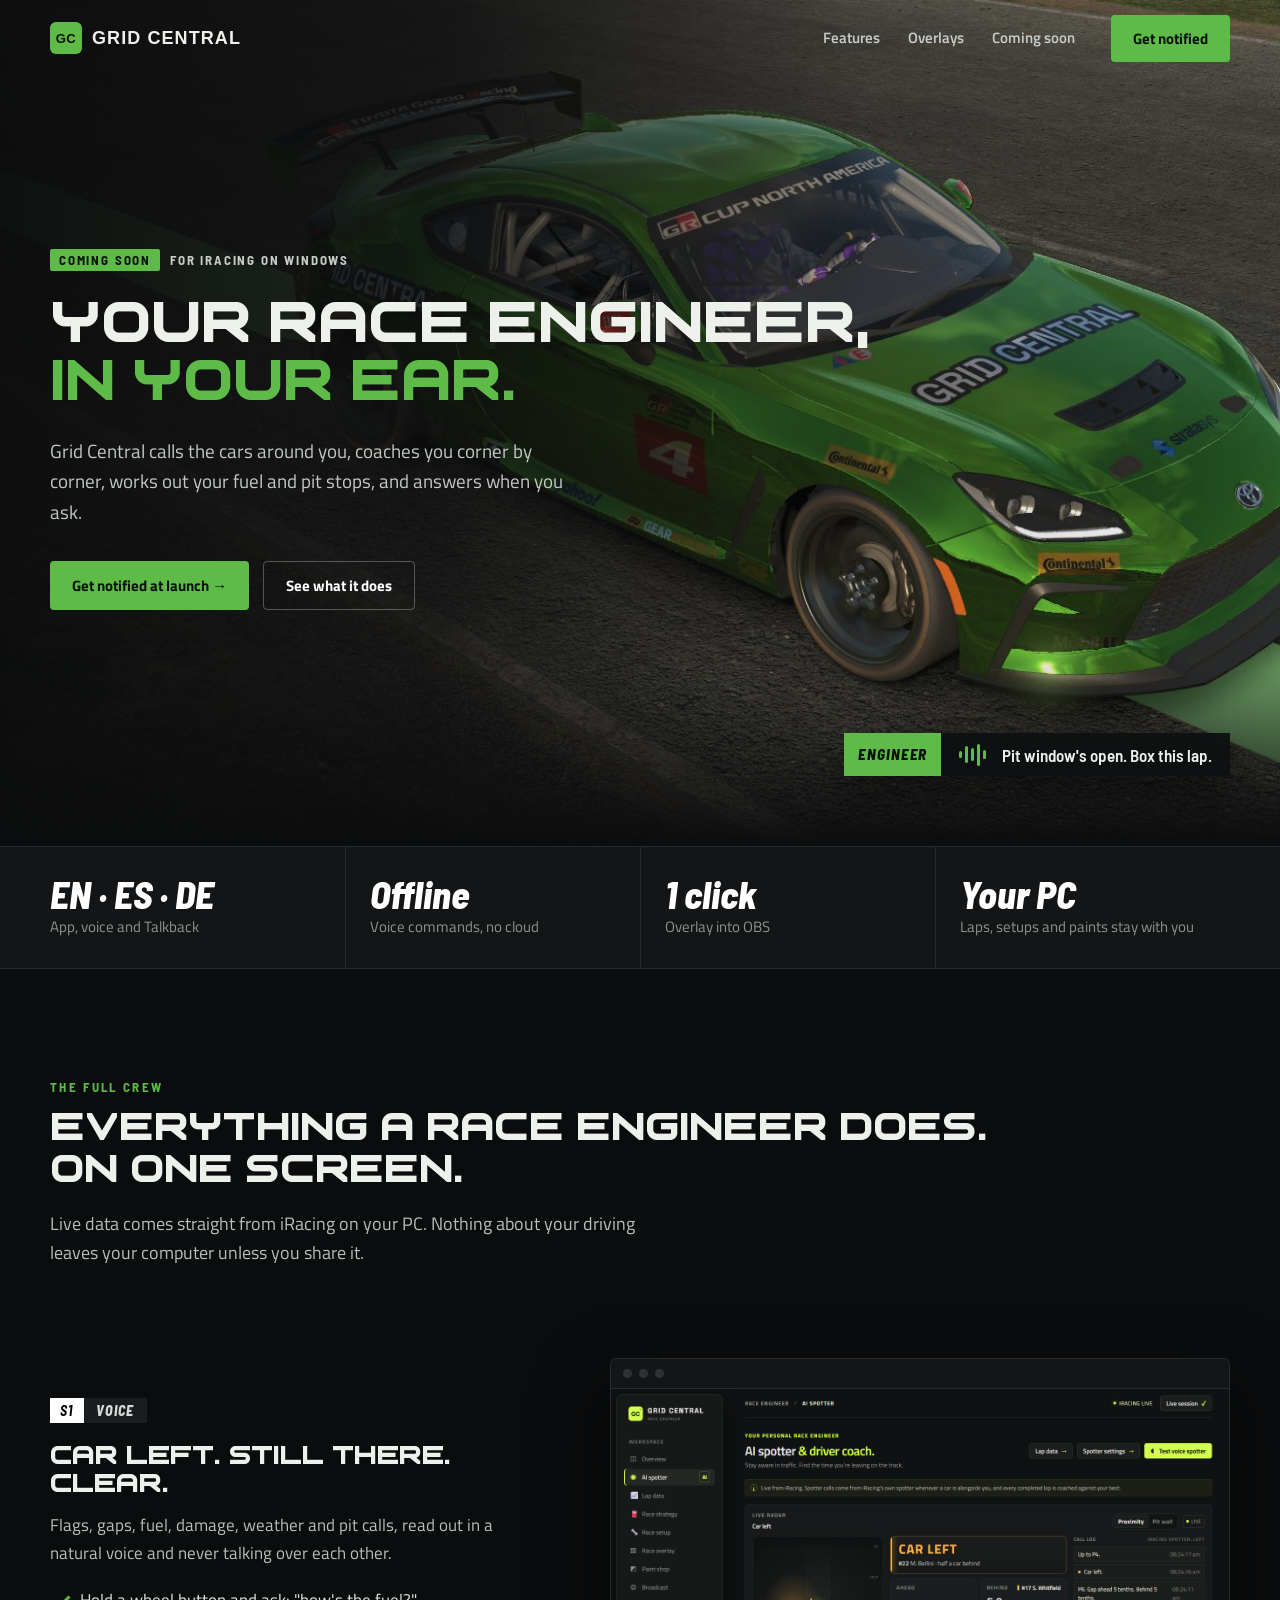
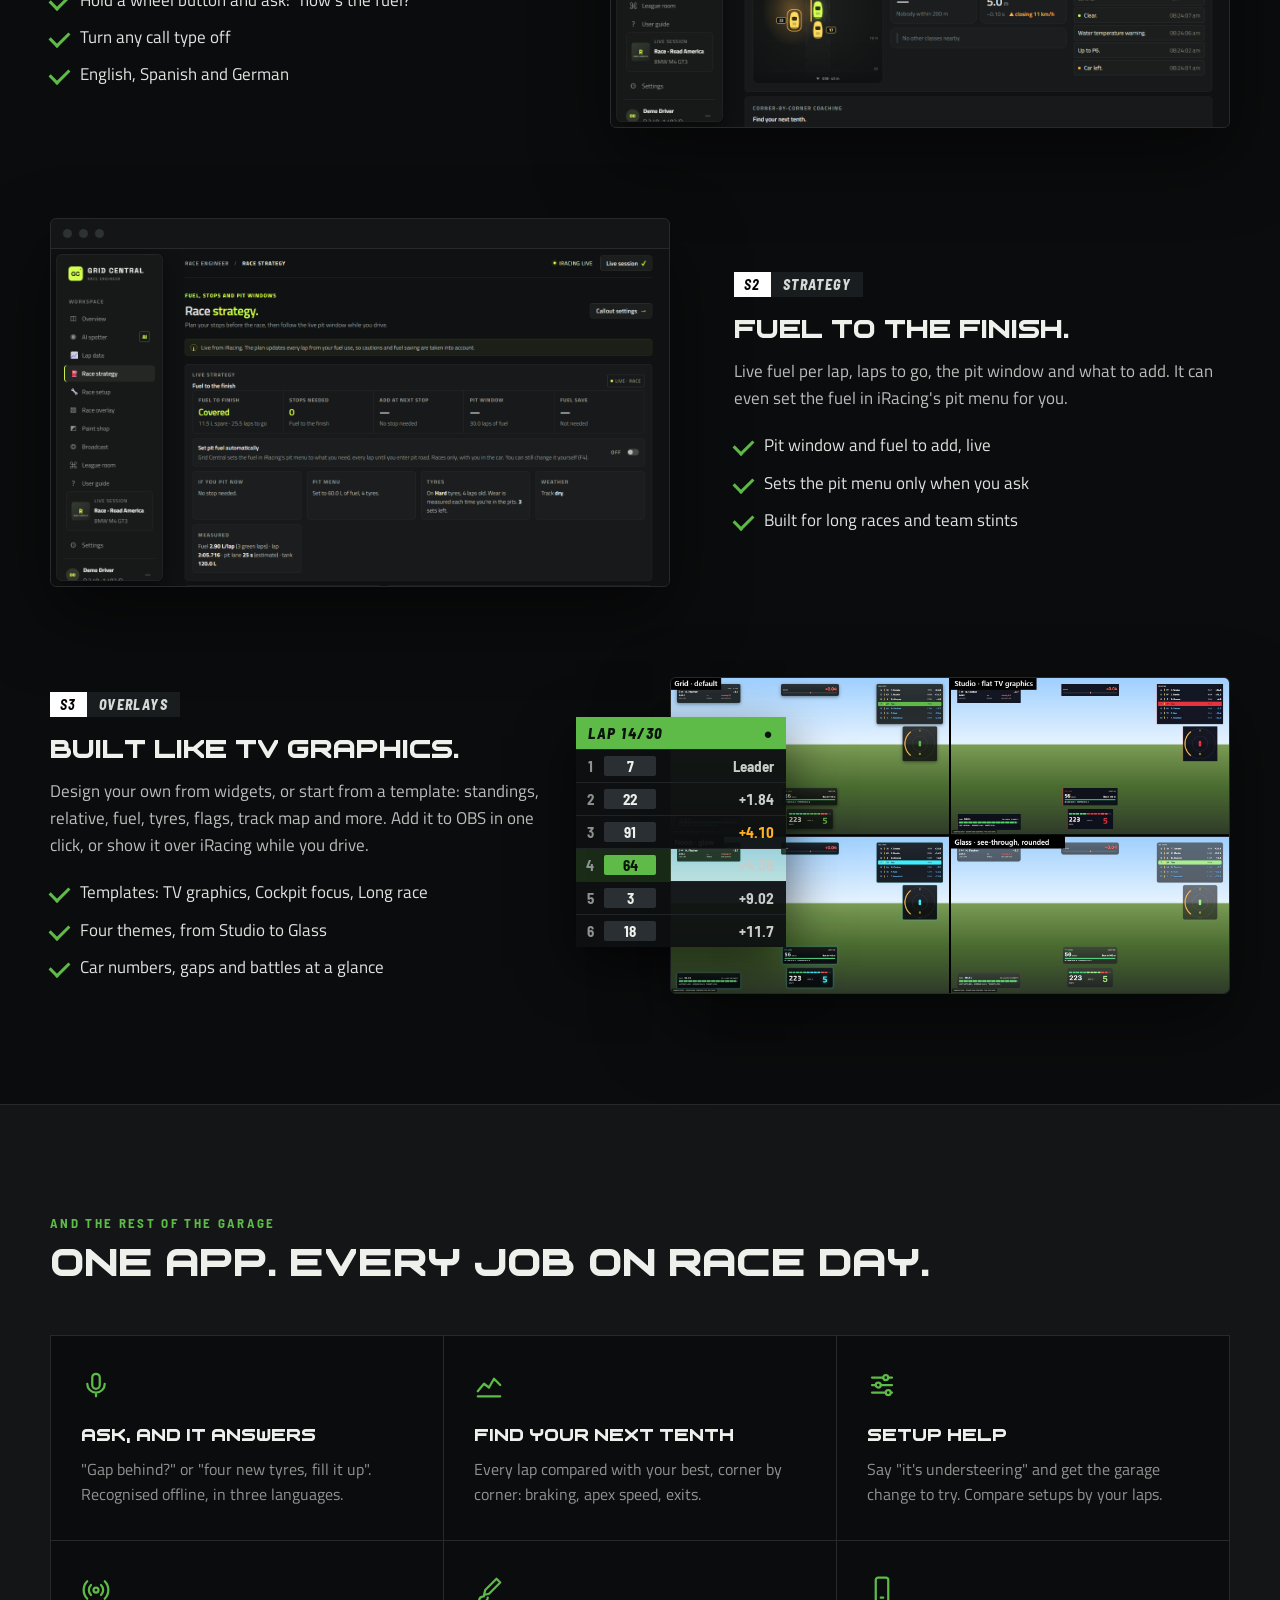
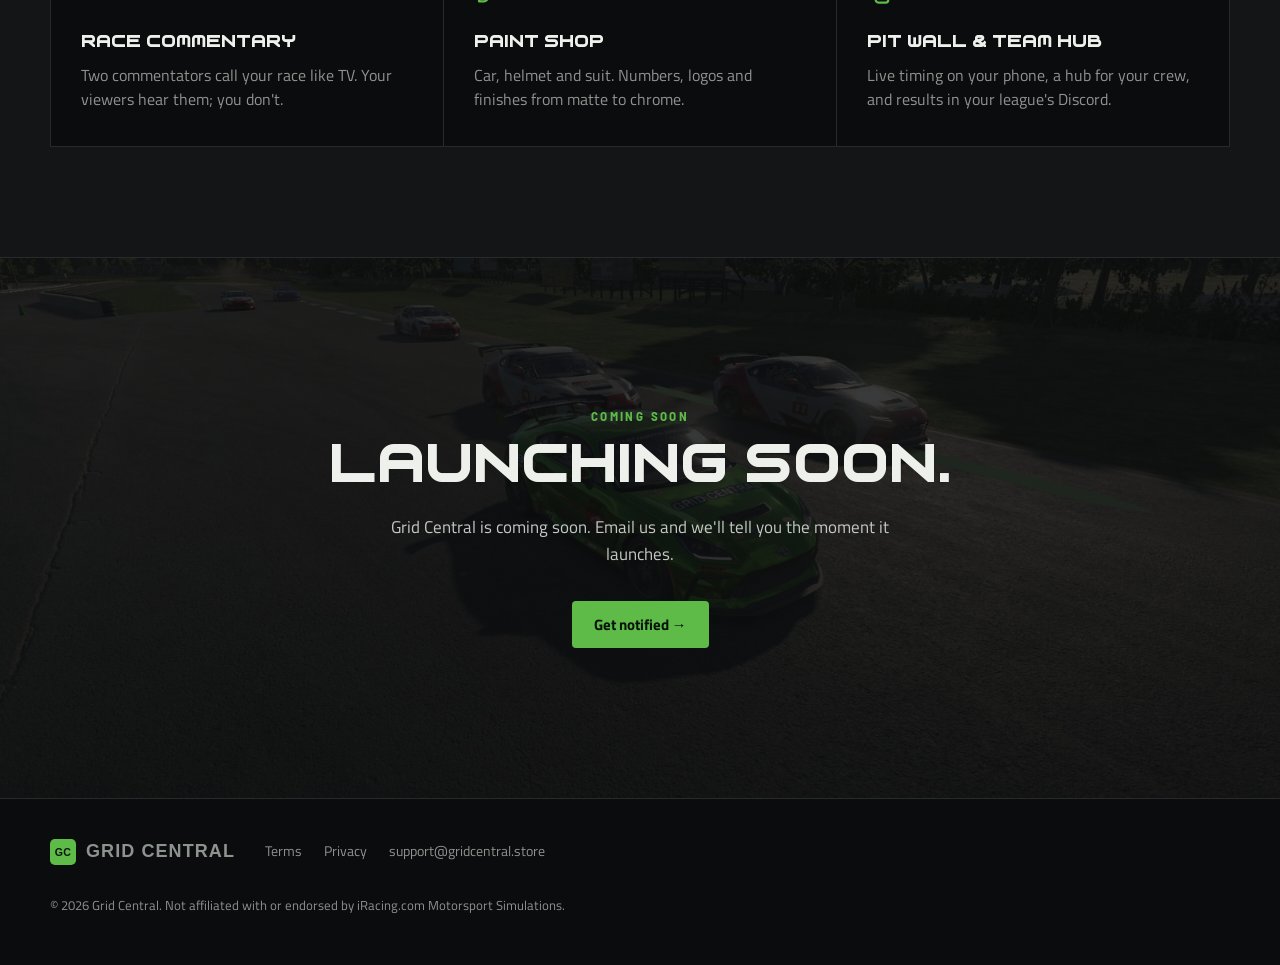
==== commit 7484716a: "Coming soon page: the headings in Grid Central Modern Bold (the owner's own font); privacy page: the" ====
--- a/index.html
+++ b/index.html
@@ -26,6 +26,7 @@
     --cond: 'Barlow Semi Condensed', 'Arial Narrow', sans-serif;
     --body: 'Titillium Web', 'Segoe UI', sans-serif;
     --brand: 'Space Grotesk', 'Segoe UI', sans-serif;
+    --head: 'Grid Central Modern', 'Barlow Semi Condensed', 'Arial Narrow', sans-serif; /* headings: the in-house font, Bold */
   }
   * { box-sizing: border-box; margin: 0; padding: 0; }
   html { scroll-behavior: smooth; }
@@ -57,7 +58,7 @@
   .live { display: inline-flex; align-items: center; gap: 10px; font: 700 13px var(--cond); letter-spacing: .14em; text-transform: uppercase; }
   .live b { background: var(--g); color: #07130a; padding: 3px 9px; border-radius: 2px; }
   .live span { color: #c9cdc9; }
-  h1 { font: italic 800 clamp(3.2rem, 7.4vw, 6.6rem)/.9 var(--cond); text-transform: uppercase; margin: 22px 0 26px; max-width: 9.5em; }
+  h1 { font: 700 clamp(2.2rem, 4.4vw, 3.8rem)/1.02 var(--head); text-transform: uppercase; margin: 22px 0 26px; max-width: 15em; }
   h1 em { color: var(--g); font-style: inherit; display: block; }
   .hero p { max-width: 520px; color: #c3c8c4; font-size: 19px; }
   .hero .ctas { display: flex; gap: 14px; margin-top: 34px; flex-wrap: wrap; }
@@ -82,7 +83,7 @@
   /* sectors */
   section { padding: 110px 0; }
   .eyebrow { font: 700 13px var(--cond); letter-spacing: .18em; text-transform: uppercase; color: var(--g); }
-  h2 { font: italic 800 clamp(2.3rem, 4.4vw, 3.6rem)/.98 var(--cond); text-transform: uppercase; margin: 12px 0 20px; }
+  h2 { font: 700 clamp(1.6rem, 3vw, 2.5rem)/1.08 var(--head); text-transform: uppercase; margin: 12px 0 20px; }
   .lead { color: #b9beba; max-width: 620px; font-size: 18px; }
   .sector { display: grid; grid-template-columns: 1fr 1.25fr; gap: 64px; align-items: center; margin-top: 90px; }
   .sector.flip { grid-template-columns: 1.25fr 1fr; }
@@ -90,7 +91,7 @@
   .sector-tag { display: inline-flex; font: italic 800 14px var(--cond); letter-spacing: .1em; }
   .sector-tag b { background: #fff; color: #000; padding: 4px 10px; }
   .sector-tag span { background: var(--s2); padding: 4px 12px; color: #d6dad6; }
-  .sector h3 { font: italic 800 2.4rem/1 var(--cond); text-transform: uppercase; margin: 18px 0 14px; }
+  .sector h3 { font: 700 1.6rem/1.1 var(--head); text-transform: uppercase; margin: 18px 0 14px; }
   .sector p { color: #b9beba; }
   .ticks { list-style: none; margin-top: 20px; display: grid; gap: 10px; }
   .ticks li { padding-left: 30px; position: relative; color: #dfe3df; }
@@ -118,12 +119,12 @@
   .card { background: var(--bg); padding: 34px 30px; transition: background .2s; }
   .card:hover { background: #101214; }
   .card svg { width: 30px; height: 30px; stroke: var(--g); fill: none; stroke-width: 1.8; stroke-linecap: round; stroke-linejoin: round; }
-  .card h3 { font: italic 800 1.45rem/1.1 var(--cond); text-transform: uppercase; margin: 18px 0 10px; }
+  .card h3 { font: 700 1.05rem/1.25 var(--head); text-transform: uppercase; margin: 18px 0 10px; }
   .card p { color: var(--muted); font-size: 15.5px; }
 
   /* cta */
   .cta { position: relative; padding: 150px 0; text-align: center; background: linear-gradient(rgba(11,12,13,.78), rgba(11,12,13,.9)), url(site/band.jpg) center / cover; }
-  .cta h2 { font-size: clamp(2.8rem, 6vw, 5rem); }
+  .cta h2 { font-size: clamp(2rem, 4.2vw, 3.4rem); }
   .cta p { color: #c3c8c4; max-width: 560px; margin: 0 auto 32px; }
 
   footer { border-top: 1px solid var(--line); padding: 40px 0 50px; color: var(--muted); font-size: 14px; }
--- a/site/fonts/fonts.css
+++ b/site/fonts/fonts.css
@@ -168,3 +168,15 @@
   src: url(BarlowSemiCondensed-800italic-latin.woff2) format('woff2');
   unicode-range: U+0000-00FF, U+0131, U+0152-0153, U+02BB-02BC, U+02C6, U+02DA, U+02DC, U+0304, U+0308, U+0329, U+2000-206F, U+20AC, U+2122, U+2191, U+2193, U+2212, U+2215, U+FEFF, U+FFFD;
 }
+
+/* Grid Central Modern Bold 0.2: Grid Central's own font (in-house, made 6 Nov 2026; © Grid Central, not open source),
+   the coming soon page's headings (owner, 6 Nov 2026). Capitals only (lower case shows as capitals), with ASCII, the
+   Latin-1 accented letters, Spanish and German punctuation, dashes, quotes and common symbols (0.2, 6 Nov 2026);
+   anything else comes from the next font in the heading's list. A TrueType file of 27 KB. */
+@font-face {
+  font-family: 'Grid Central Modern';
+  font-style: normal;
+  font-weight: 700;
+  font-display: swap;
+  src: url(GridCentralModern-Bold.ttf) format('truetype');
+}
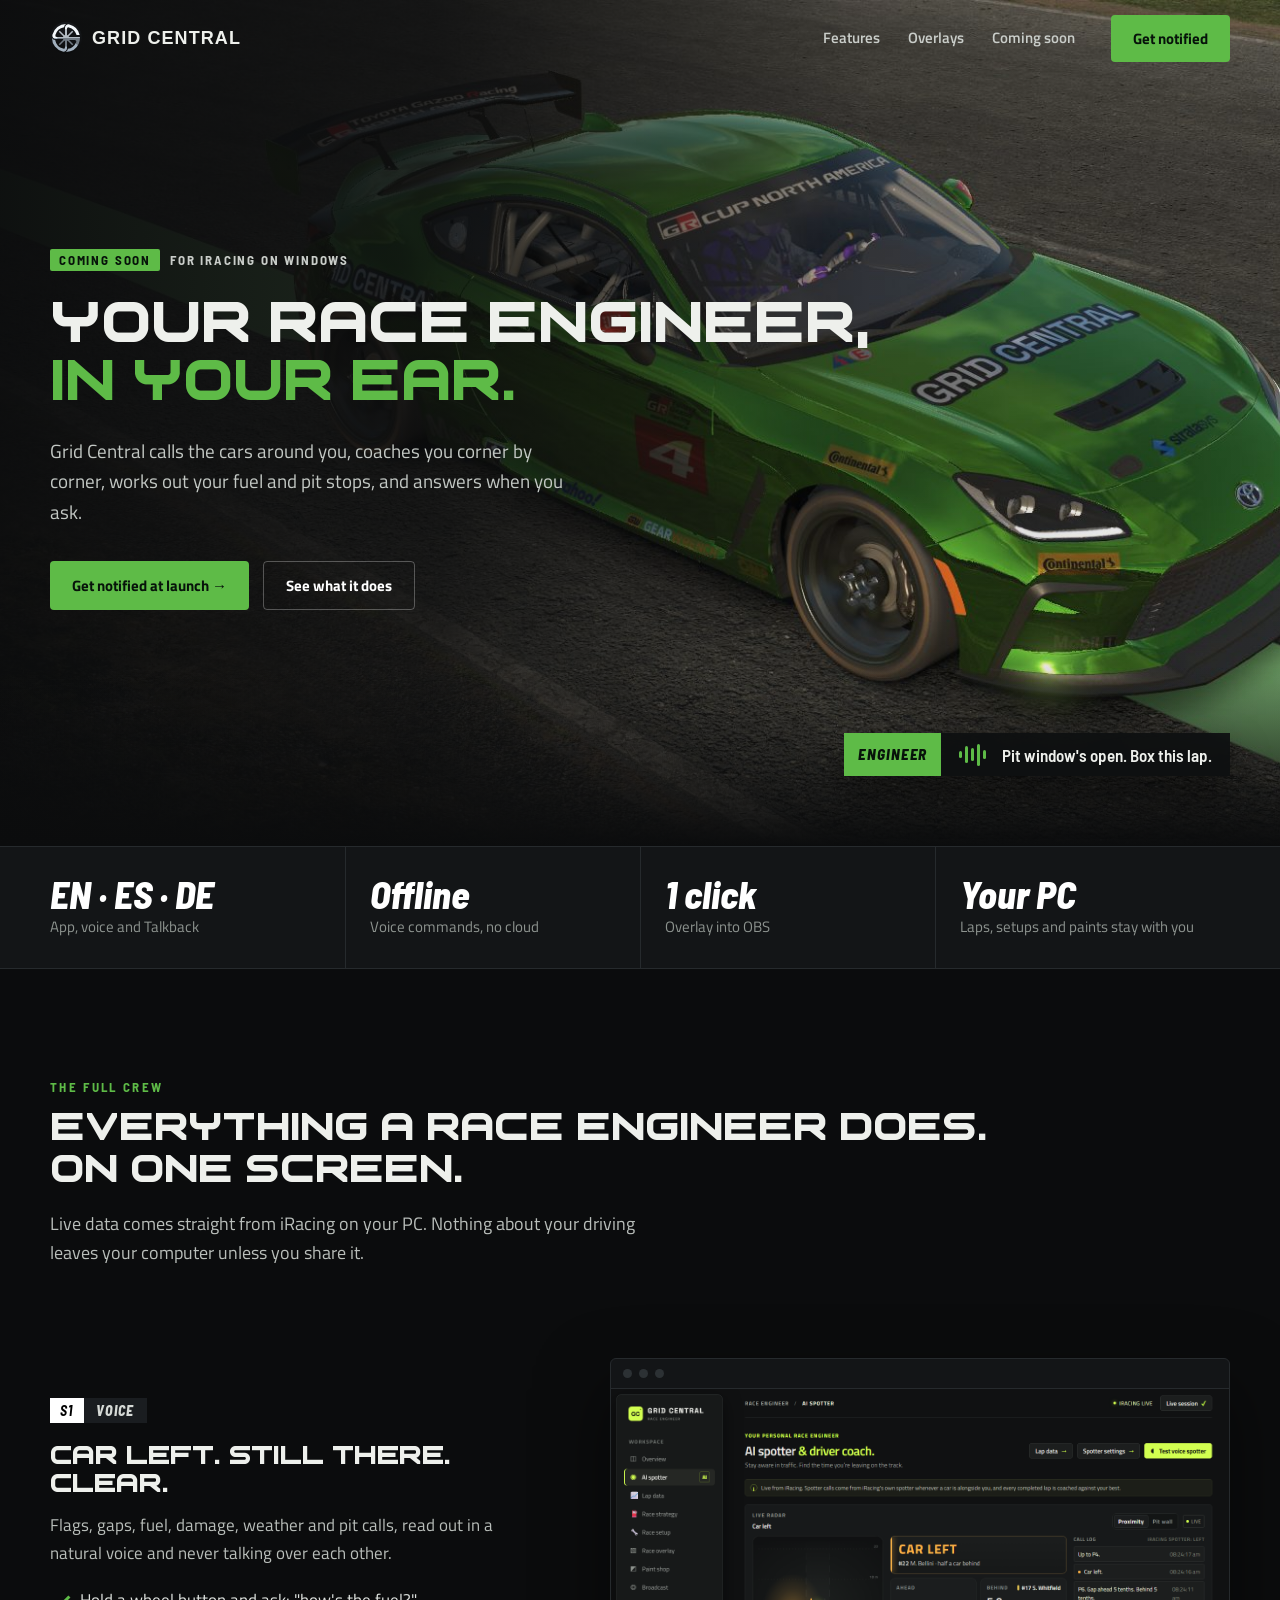
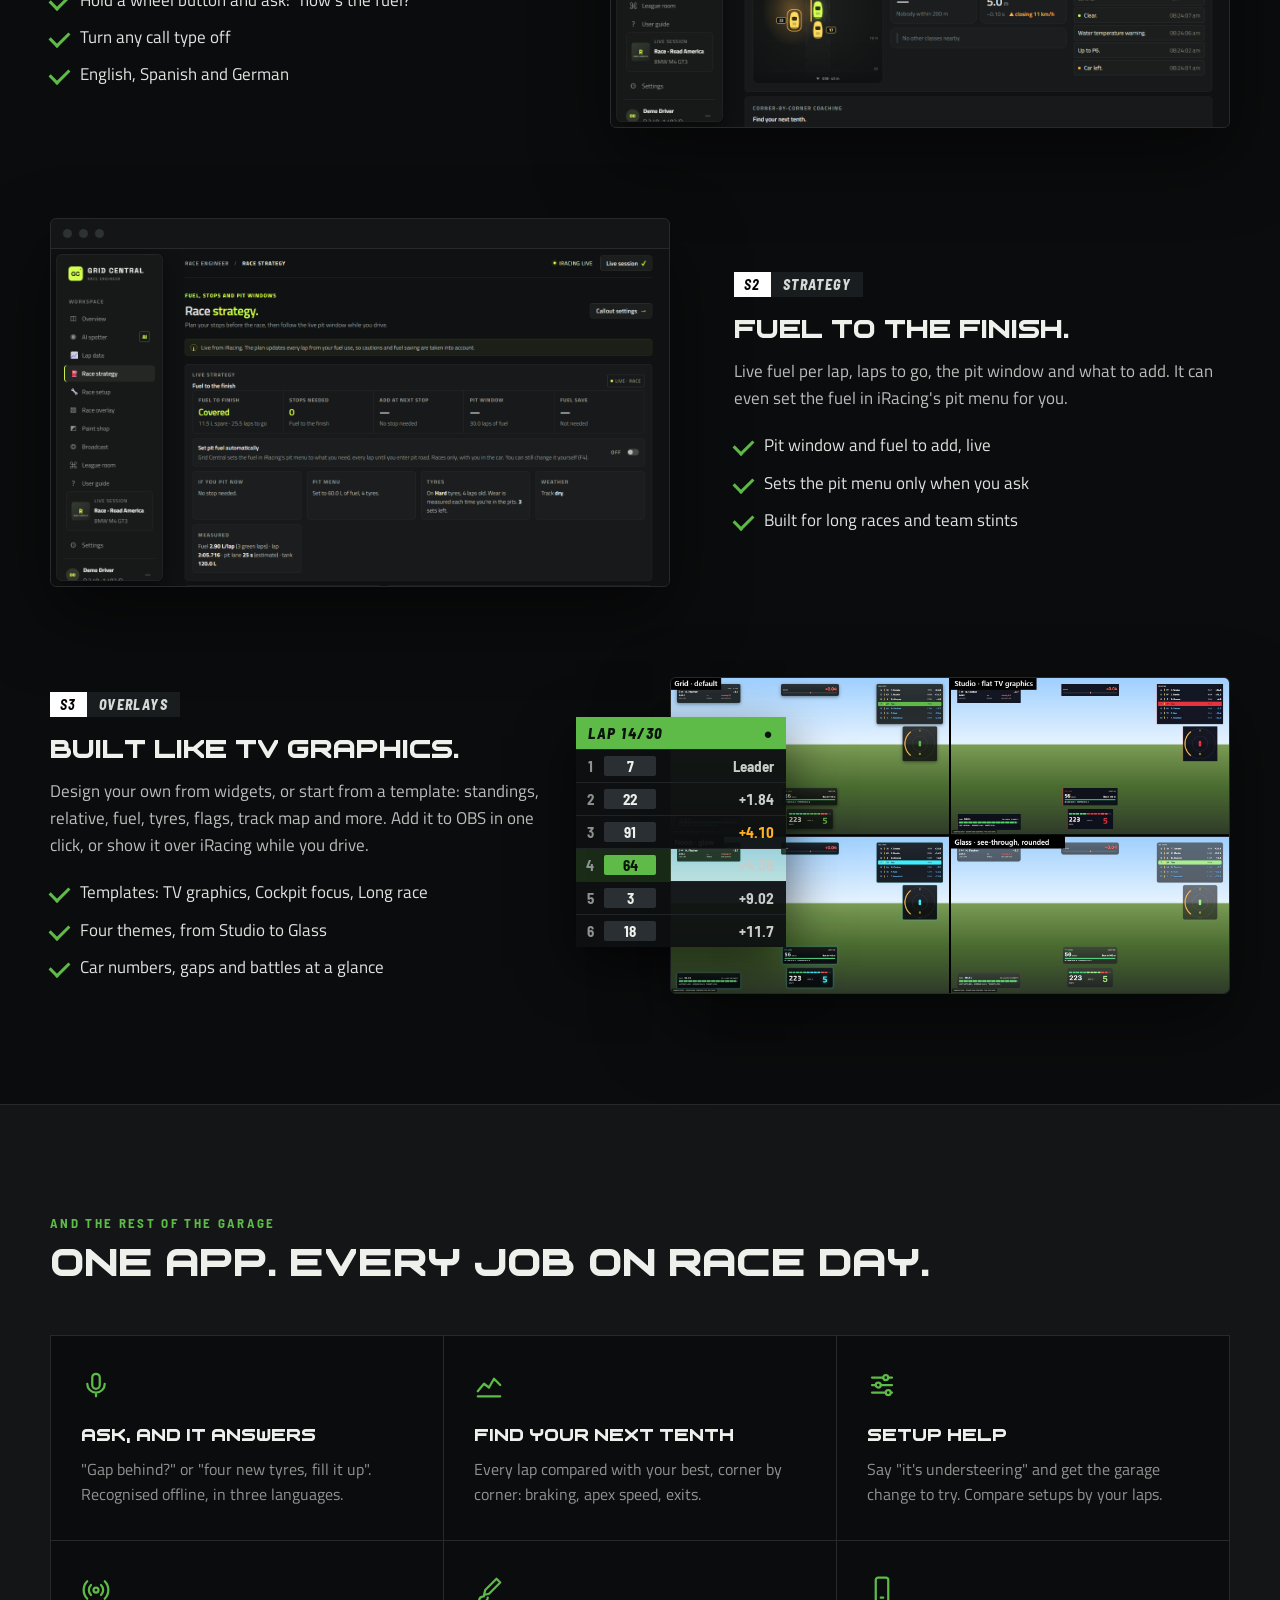
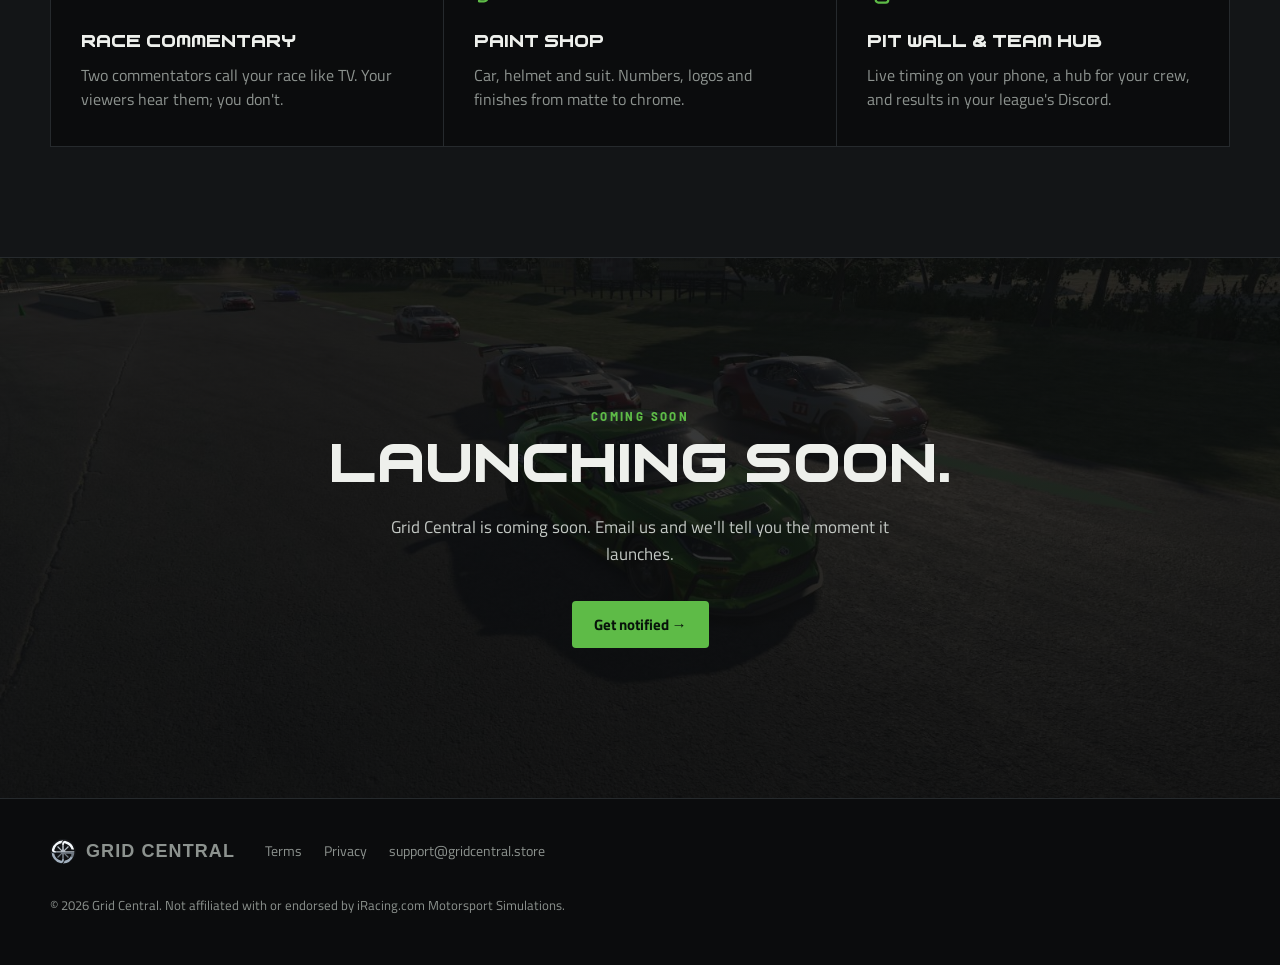
==== commit b94116a6: "The new icon: the owner's emblem in polished chrome on gloss black (6 Nov 2026) site/icon.svg (every" ====
--- a/index.html
+++ b/index.html
@@ -153,7 +153,7 @@
 
 <nav>
   <div class="wrap">
-    <a class="logo" href="#"><svg viewBox="0 0 64 64" width="32" height="32" aria-hidden="true"><rect width="64" height="64" rx="12" fill="#5ebb47"/><text x="32" y="42" text-anchor="middle" font-family="Space Grotesk, Arial" font-size="26" font-weight="700" fill="#07130a">GC</text></svg>GRID CENTRAL</a>
+    <a class="logo" href="#"><img src="site/icon.svg" alt="" width="32" height="32">GRID CENTRAL</a>
     <ul><li><a href="#features">Features</a></li><li><a href="#overlays">Overlays</a></li><li><a href="#soon">Coming soon</a></li></ul>
     <a class="btn btn-g" href="#soon">Get notified</a>
   </div>
@@ -256,7 +256,7 @@
 
 <footer>
   <div class="wrap">
-    <a class="logo" href="#"><svg viewBox="0 0 64 64" width="26" height="26" aria-hidden="true"><rect width="64" height="64" rx="12" fill="#5ebb47"/><text x="32" y="42" text-anchor="middle" font-family="Space Grotesk, Arial" font-size="26" font-weight="700" fill="#07130a">GC</text></svg>GRID CENTRAL</a>
+    <a class="logo" href="#"><img src="site/icon.svg" alt="" width="26" height="26">GRID CENTRAL</a>
     <ul><li><a href="terms.html">Terms</a></li><li><a href="privacy.html">Privacy</a></li><li><a href="mailto:support@gridcentral.store">support@gridcentral.store</a></li></ul>
     <p class="fine">© 2026 Grid Central. Not affiliated with or endorsed by iRacing.com Motorsport Simulations.</p>
   </div>
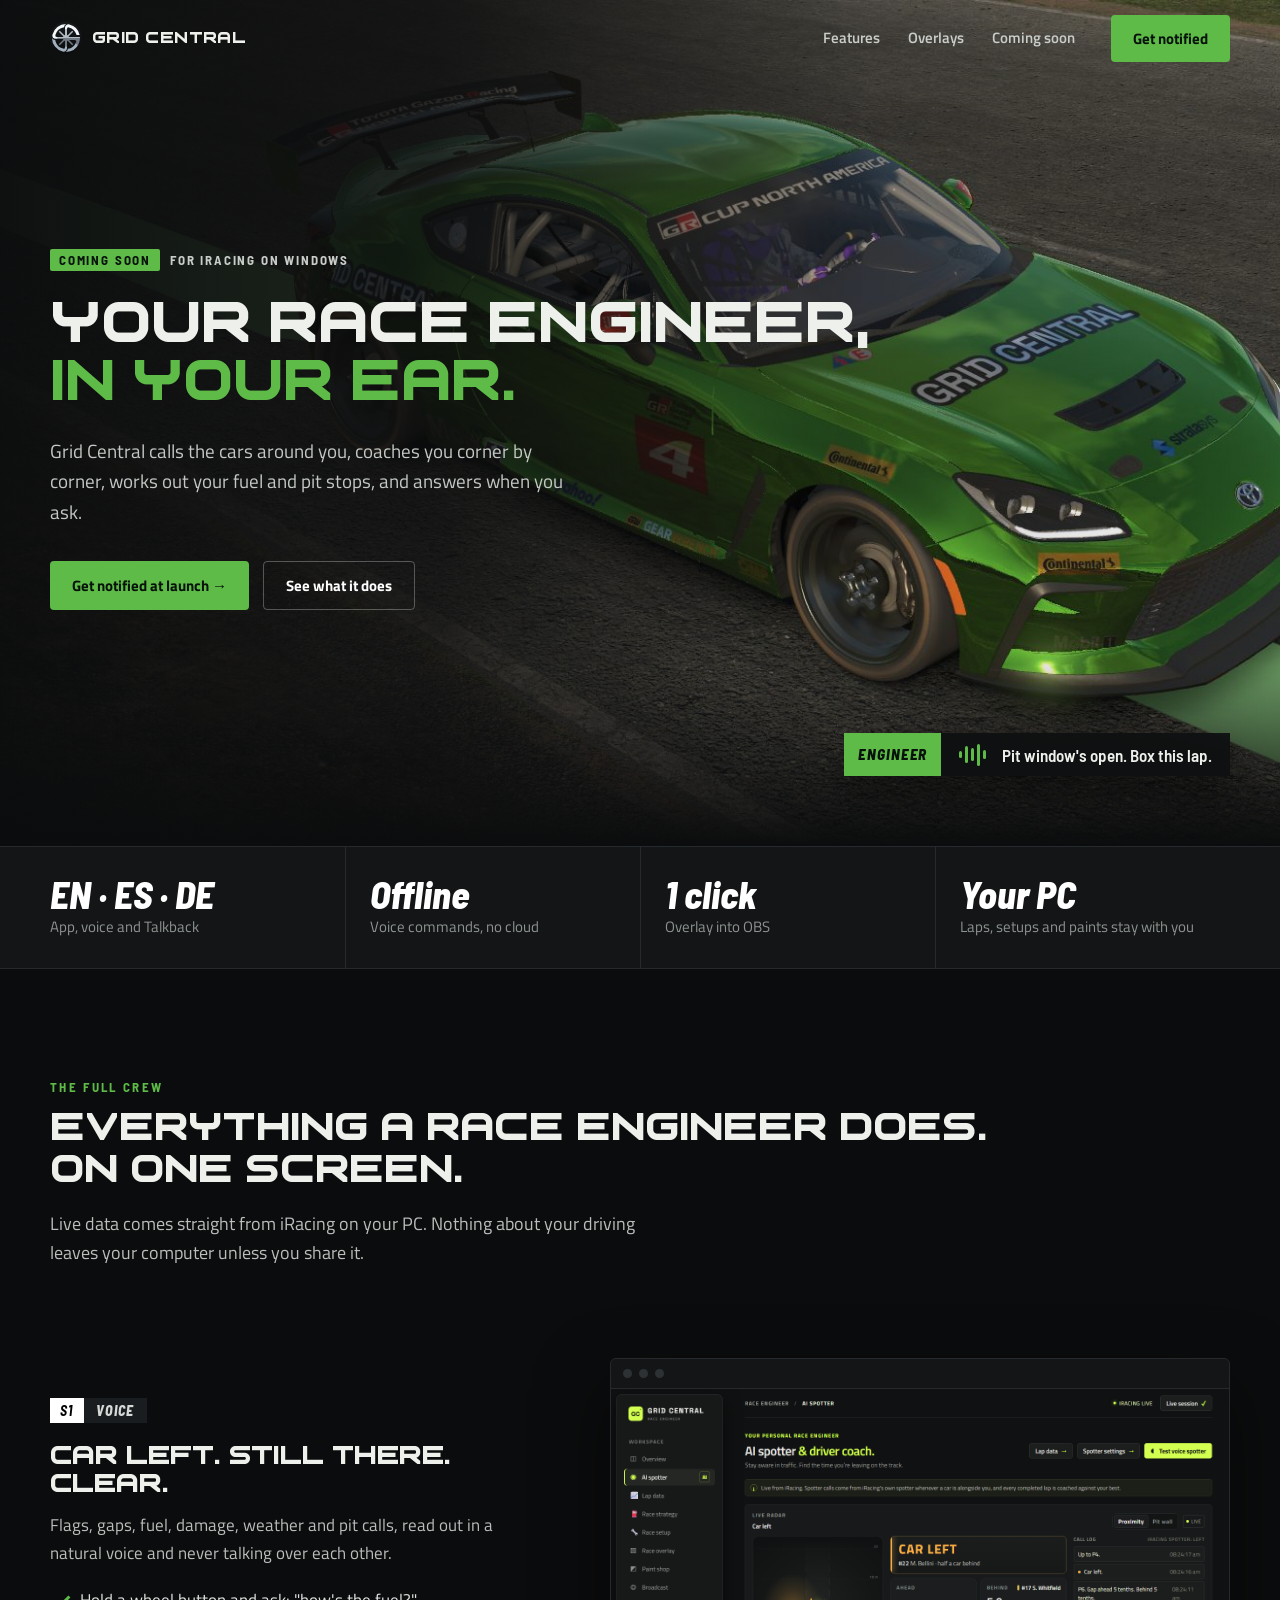
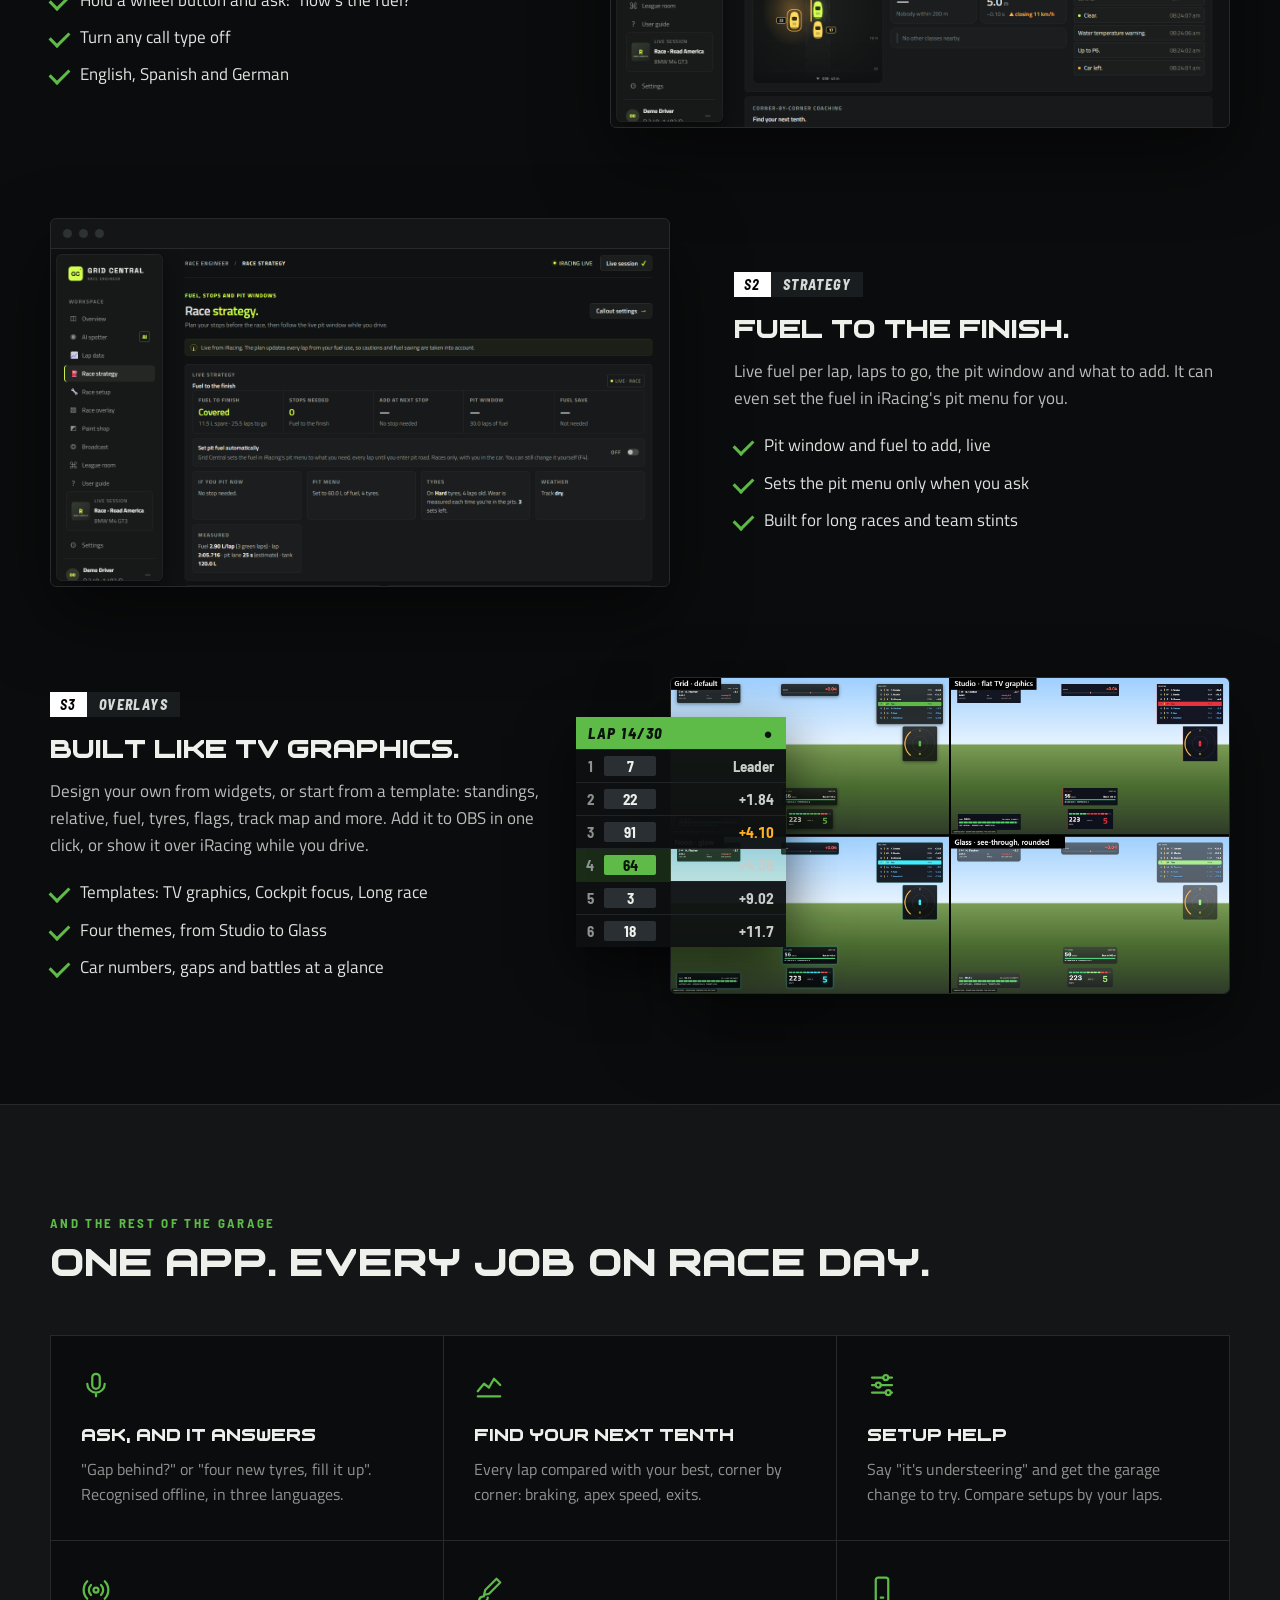
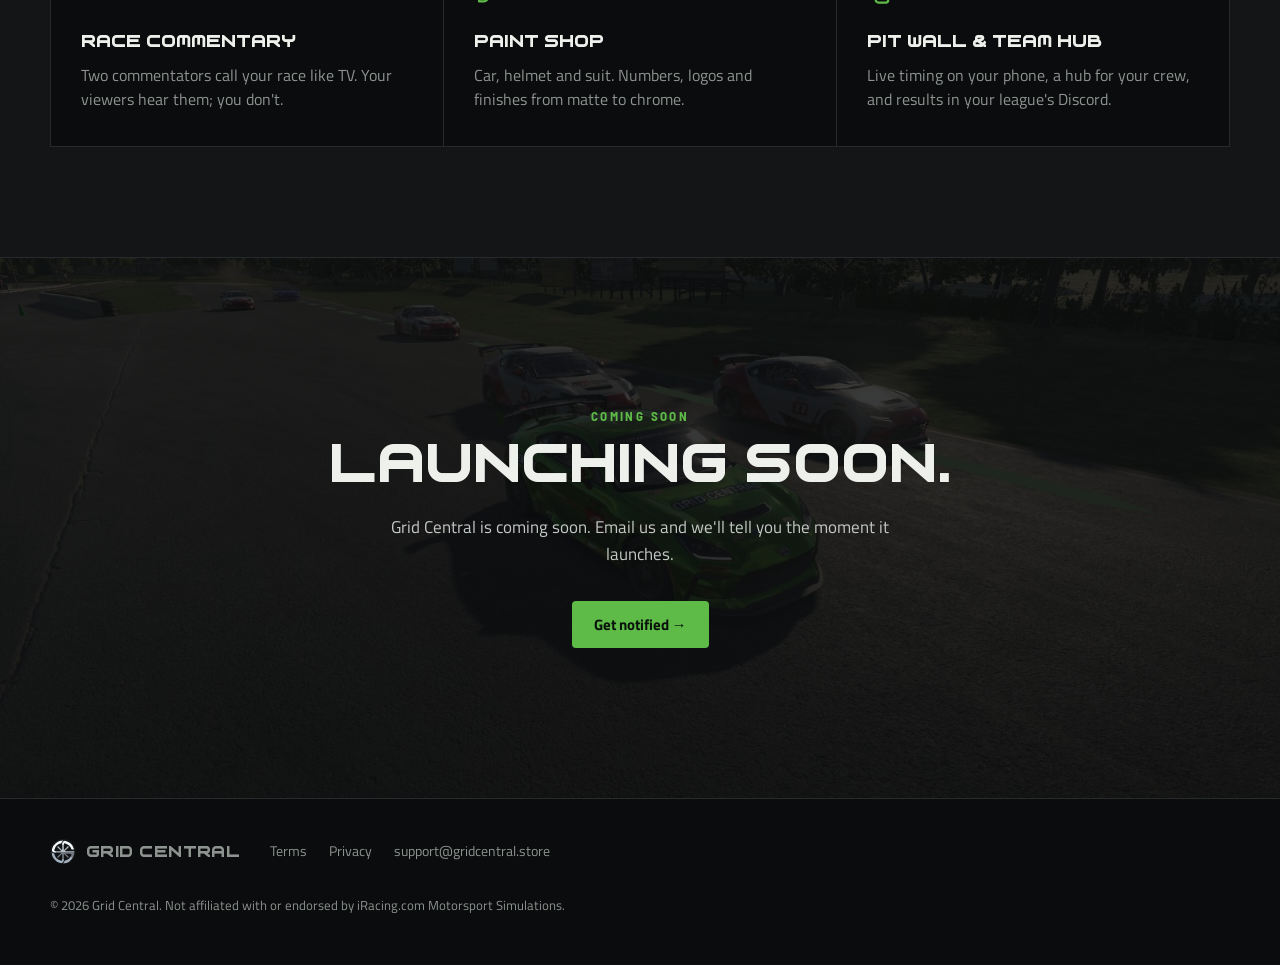
==== commit da6a2c3f: "Grid Central's name in Grid Central Modern, Grid Central's own font (owner, 7 Nov 2026) The logo tex" ====
--- a/index.html
+++ b/index.html
@@ -12,7 +12,7 @@
 <meta property="og:type" content="website">
 <meta property="og:url" content="https://gridcentral.store/">
 <meta name="twitter:card" content="summary_large_image">
-<link rel="icon" href="site/icon.svg" type="image/svg+xml">
+<link rel="icon" href="site/icon.svg?v=2" type="image/svg+xml">
 <link rel="stylesheet" href="site/fonts/fonts.css">
 <!-- The coming soon page (owner's new design, 6 Nov 2026; it replaces the one from 20 Oct): what Grid Central is, until
      the full site (index.html in dist\GitHub upload, with the shop) goes up at launch. Upload it to the website as
@@ -25,7 +25,7 @@
     --text: #eef0ec; --muted: #8d938f; --g: #5ebb47; --g2: #86e06a; --red: #e5322d;
     --cond: 'Barlow Semi Condensed', 'Arial Narrow', sans-serif;
     --body: 'Titillium Web', 'Segoe UI', sans-serif;
-    --brand: 'Space Grotesk', 'Segoe UI', sans-serif;
+    --brand: 'Grid Central Modern', 'Segoe UI', sans-serif;
     --head: 'Grid Central Modern', 'Barlow Semi Condensed', 'Arial Narrow', sans-serif; /* headings: the in-house font, Bold */
   }
   * { box-sizing: border-box; margin: 0; padding: 0; }
@@ -40,7 +40,7 @@
   /* nav */
   nav { position: absolute; left: 0; right: 0; z-index: 10; }
   nav .wrap { display: flex; align-items: center; gap: 36px; height: 76px; }
-  .logo { display: flex; align-items: center; gap: 10px; font: 700 18px var(--brand); letter-spacing: .06em; }
+  .logo { display: flex; align-items: center; gap: 10px; font: 700 15px var(--brand); letter-spacing: .03em; }
   nav ul { display: flex; gap: 28px; list-style: none; margin-left: auto; font-weight: 600; font-size: 15px; color: #c9cdc9; }
   nav ul a:hover { color: #fff; }
   .btn { display: inline-flex; align-items: center; gap: 10px; font: 700 15px var(--body); padding: 12px 22px; border-radius: 4px; transition: background .2s, transform .2s; }
@@ -153,7 +153,7 @@
 
 <nav>
   <div class="wrap">
-    <a class="logo" href="#"><img src="site/icon.svg" alt="" width="32" height="32">GRID CENTRAL</a>
+    <a class="logo" href="#"><img src="site/icon.svg?v=2" alt="" width="32" height="32">GRID CENTRAL</a>
     <ul><li><a href="#features">Features</a></li><li><a href="#overlays">Overlays</a></li><li><a href="#soon">Coming soon</a></li></ul>
     <a class="btn btn-g" href="#soon">Get notified</a>
   </div>
@@ -256,7 +256,7 @@
 
 <footer>
   <div class="wrap">
-    <a class="logo" href="#"><img src="site/icon.svg" alt="" width="26" height="26">GRID CENTRAL</a>
+    <a class="logo" href="#"><img src="site/icon.svg?v=2" alt="" width="26" height="26">GRID CENTRAL</a>
     <ul><li><a href="terms.html">Terms</a></li><li><a href="privacy.html">Privacy</a></li><li><a href="mailto:support@gridcentral.store">support@gridcentral.store</a></li></ul>
     <p class="fine">© 2026 Grid Central. Not affiliated with or endorsed by iRacing.com Motorsport Simulations.</p>
   </div>
--- a/site/fonts/fonts.css
+++ b/site/fonts/fonts.css
@@ -1,8 +1,8 @@
-/* Grid Central's fonts, bundled so nothing is fetched from Google, all under the SIL Open Font License 1.1 (see the
-   OFL-*.txt files): Titillium Web is the app's text (owner, 21 Oct 2026), Space Grotesk its logo, and DM Sans and
-   Space Grotesk the overlays' and the paint shop's; Barlow Semi Condensed the coming soon page's headings. In the
-   latin and latin-ext subsets as Google Fonts serves them: DM Sans v17 and Space Grotesk v22 (variable, 400-700, fetched 18 Oct 2026), Titillium Web v19 (400, 600 and 700,
-   fetched 21 Oct 2026; it has no 500, so 500 shows as 400). */
+/* The website's fonts, bundled so nothing is fetched from Google. Titillium Web is the text (owner, 21 Oct 2026), DM
+   Sans the overlays' and the paint shop's, Barlow Semi Condensed the coming soon page's headings, all under the SIL
+   Open Font License 1.1 (see the OFL-*.txt files), in the latin and latin-ext subsets as Google Fonts serves them: DM
+   Sans v17 (variable, 400-700, fetched 18 Oct 2026), Titillium Web v19 (400, 600 and 700, fetched 21 Oct 2026; it has
+   no 500, so 500 shows as 400). Grid Central Modern (at the end) is Grid Central's own. */
 /* DM Sans, latin-ext */
 @font-face {
   font-family: 'DM Sans';
@@ -19,24 +19,6 @@
   font-weight: 400 700;
   font-display: swap;
   src: url(DMSans-latin.woff2) format('woff2');
-  unicode-range: U+0000-00FF, U+0131, U+0152-0153, U+02BB-02BC, U+02C6, U+02DA, U+02DC, U+0304, U+0308, U+0329, U+2000-206F, U+20AC, U+2122, U+2191, U+2193, U+2212, U+2215, U+FEFF, U+FFFD;
-}
-/* Space Grotesk, latin-ext */
-@font-face {
-  font-family: 'Space Grotesk';
-  font-style: normal;
-  font-weight: 400 700;
-  font-display: swap;
-  src: url(SpaceGrotesk-latin-ext.woff2) format('woff2');
-  unicode-range: U+0100-02BA, U+02BD-02C5, U+02C7-02CC, U+02CE-02D7, U+02DD-02FF, U+0304, U+0308, U+0329, U+1D00-1DBF, U+1E00-1E9F, U+1EF2-1EFF, U+2020, U+20A0-20AB, U+20AD-20C4, U+2113, U+2C60-2C7F, U+A720-A7FF;
-}
-/* Space Grotesk, latin */
-@font-face {
-  font-family: 'Space Grotesk';
-  font-style: normal;
-  font-weight: 400 700;
-  font-display: swap;
-  src: url(SpaceGrotesk-latin.woff2) format('woff2');
   unicode-range: U+0000-00FF, U+0131, U+0152-0153, U+02BB-02BC, U+02C6, U+02DA, U+02DC, U+0304, U+0308, U+0329, U+2000-206F, U+20AC, U+2122, U+2191, U+2193, U+2212, U+2215, U+FEFF, U+FFFD;
 }
 /* Titillium Web 400, latin-ext */
@@ -170,8 +152,9 @@
 }
 
 /* Grid Central Modern Bold 0.2: Grid Central's own font (in-house, made 6 Nov 2026; © Grid Central, not open source),
-   the coming soon page's headings (owner, 6 Nov 2026). Capitals only (lower case shows as capitals), with ASCII, the
-   Latin-1 accented letters, Spanish and German punctuation, dashes, quotes and common symbols (0.2, 6 Nov 2026);
+   the coming soon page's headings (owner, 6 Nov 2026) and Grid Central's name on every page (owner, 7 Nov 2026,
+   in place of Space Grotesk). Capitals only (lower case shows as capitals), with ASCII, the Latin-1 accented
+   letters, Spanish and German punctuation, dashes, quotes and common symbols (0.2, 6 Nov 2026);
    anything else comes from the next font in the heading's list. A TrueType file of 27 KB. */
 @font-face {
   font-family: 'Grid Central Modern';
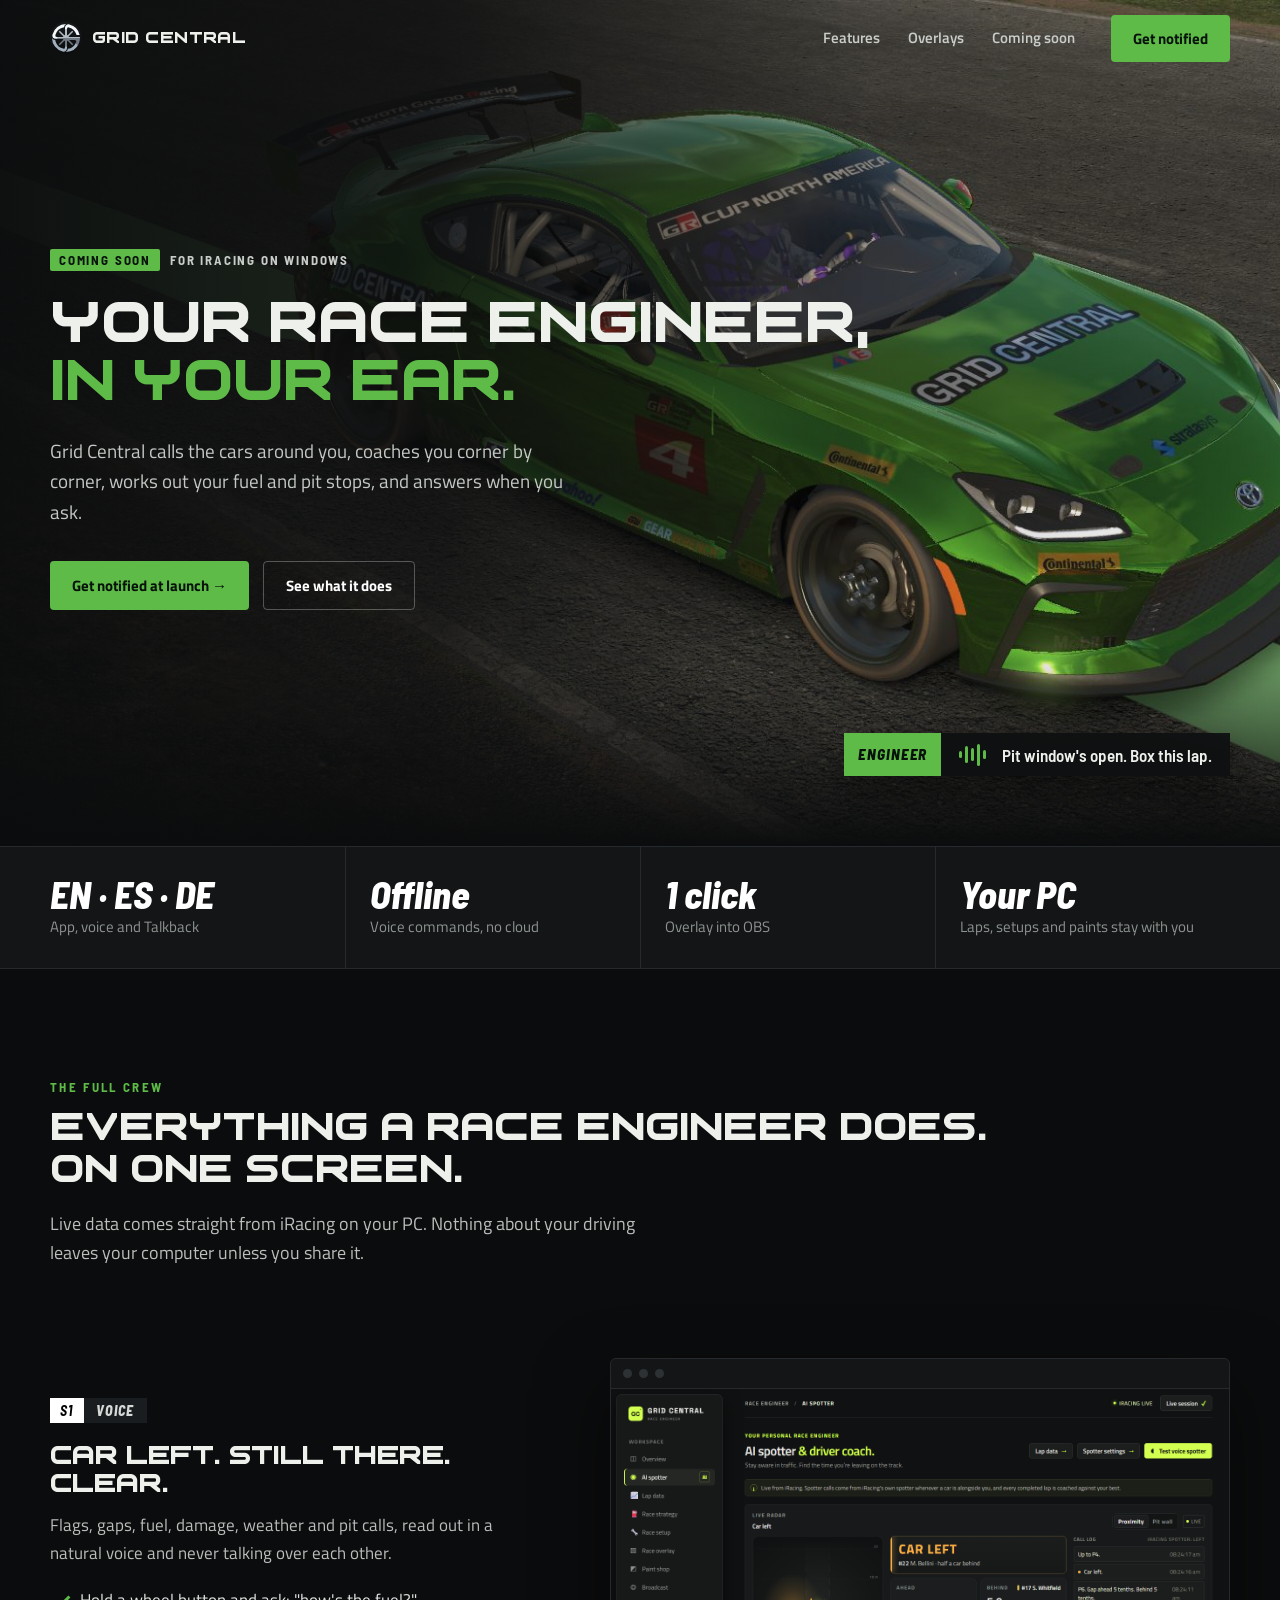
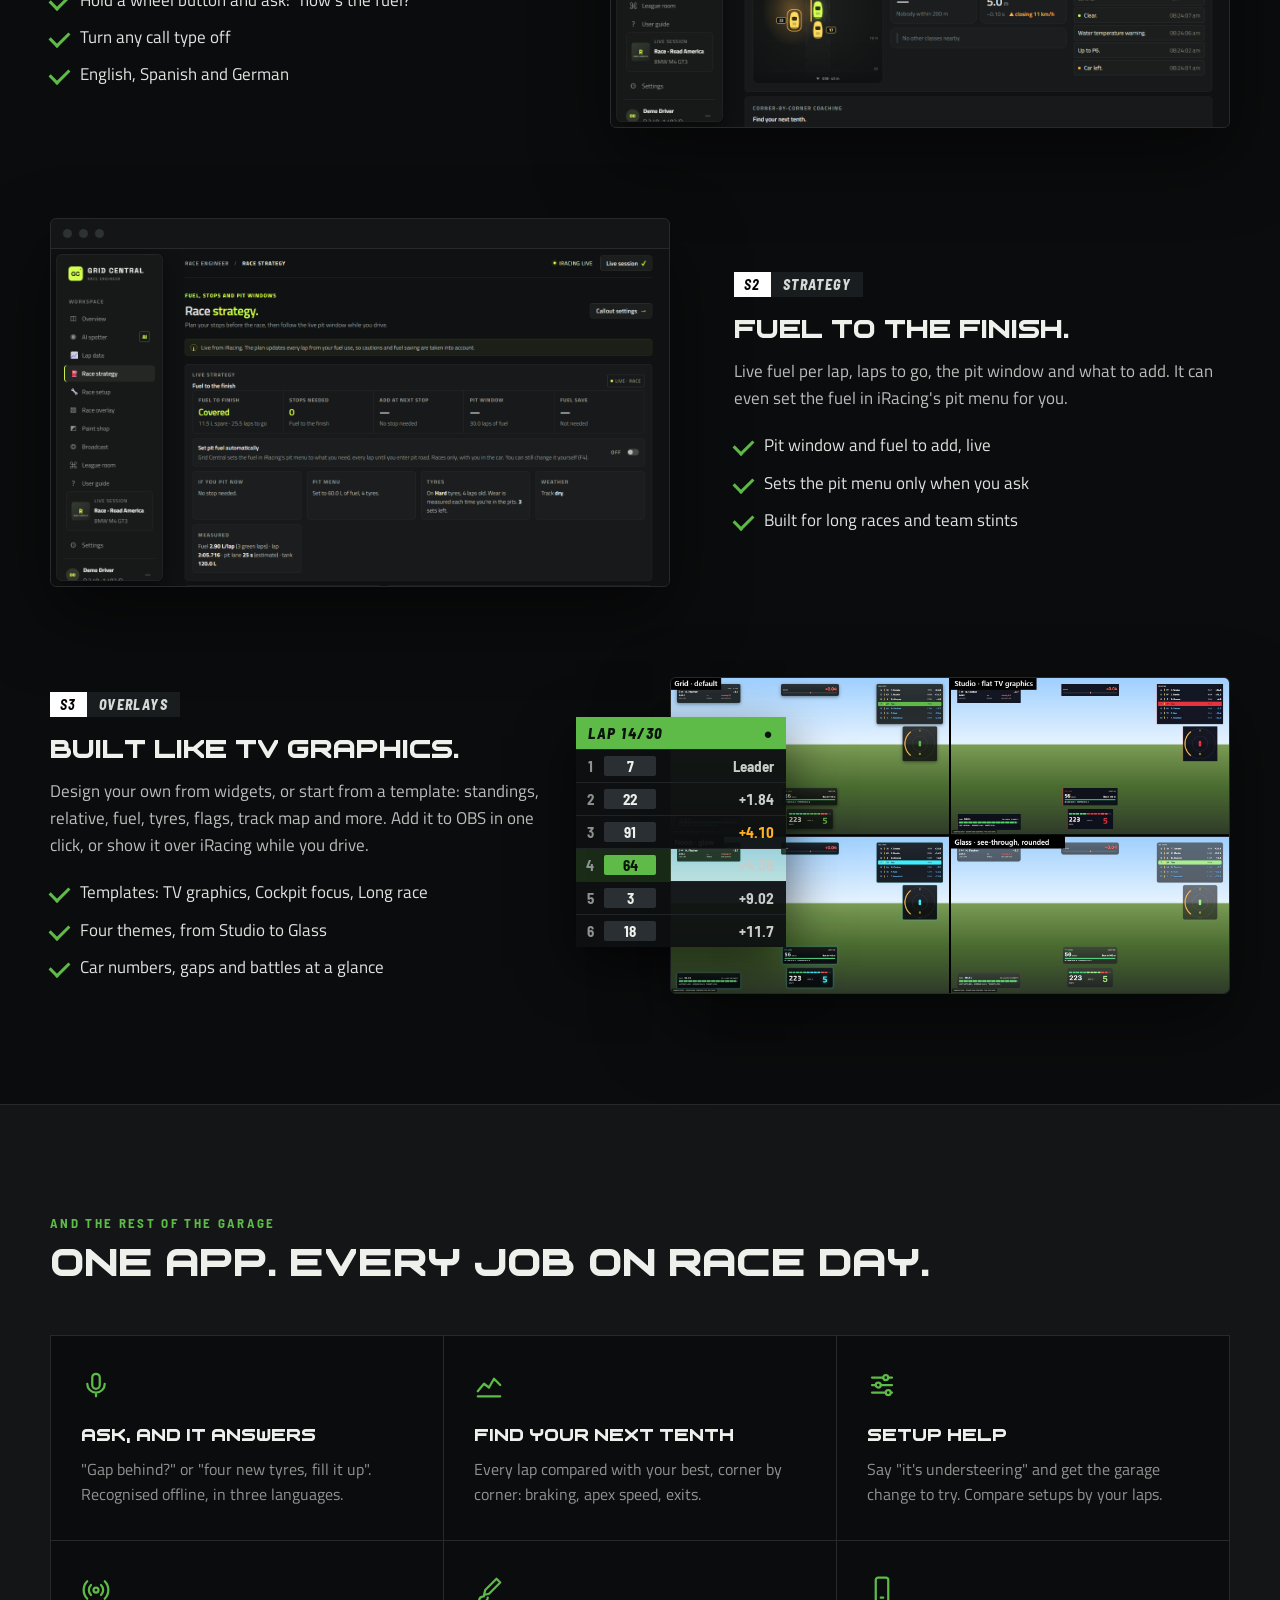
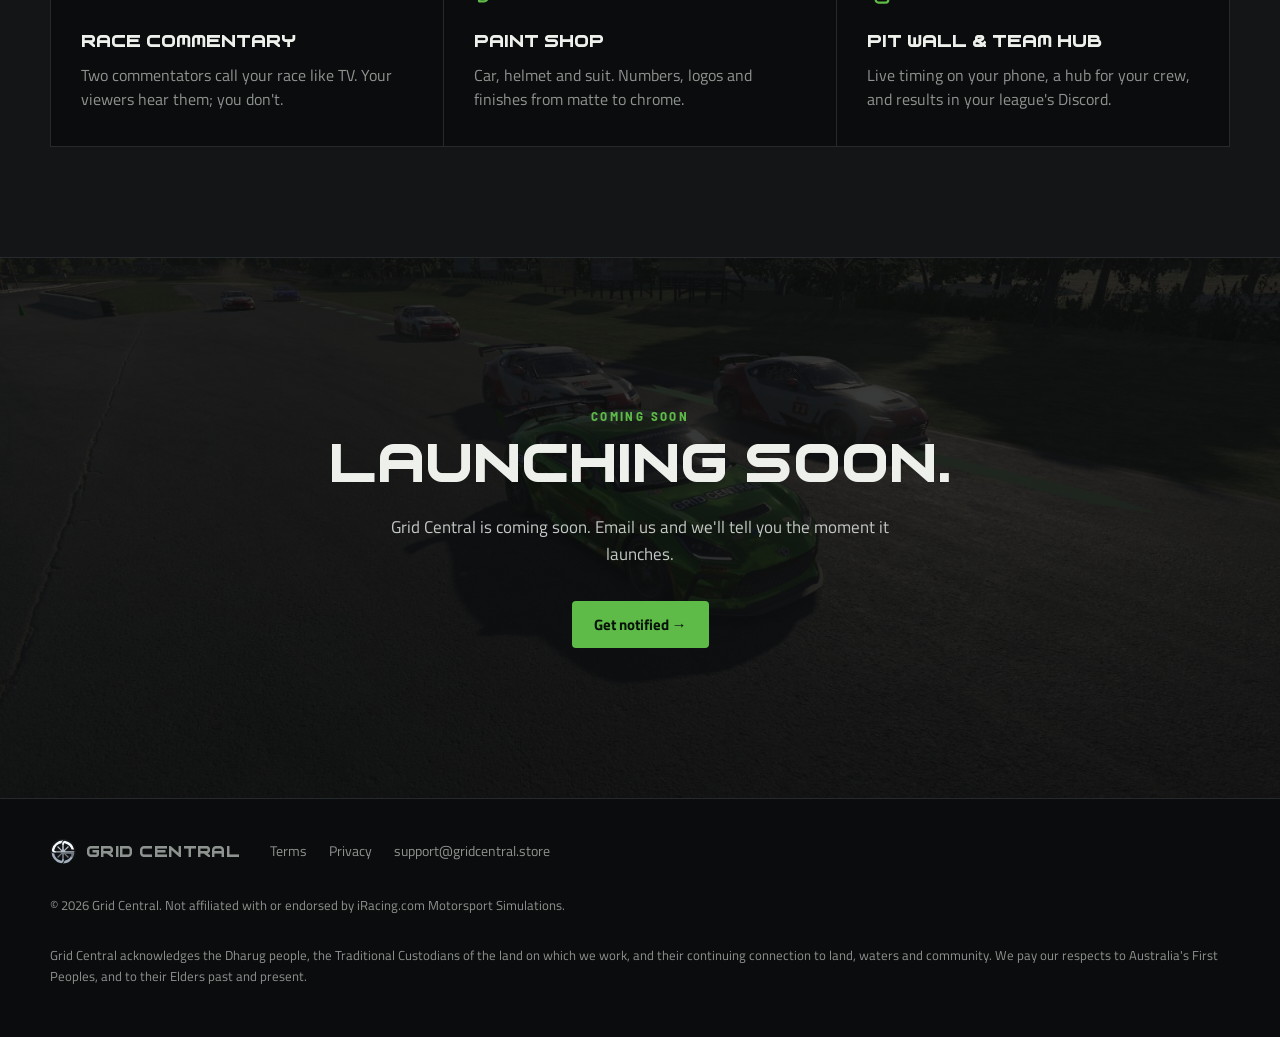
==== commit cb277841: "An Acknowledgement of Country in the footer (owner, 9 Nov 2026) Grid Central acknowledges the Dharug" ====
--- a/index.html
+++ b/index.html
@@ -259,6 +259,7 @@
     <a class="logo" href="#"><img src="site/icon.svg?v=2" alt="" width="26" height="26">GRID CENTRAL</a>
     <ul><li><a href="terms.html">Terms</a></li><li><a href="privacy.html">Privacy</a></li><li><a href="mailto:support@gridcentral.store">support@gridcentral.store</a></li></ul>
     <p class="fine">© 2026 Grid Central. Not affiliated with or endorsed by iRacing.com Motorsport Simulations.</p>
+    <p class="fine">Grid Central acknowledges the Dharug people, the Traditional Custodians of the land on which we work, and their continuing connection to land, waters and community. We pay our respects to Australia's First Peoples, and to their Elders past and present.</p>
   </div>
 </footer>
 
